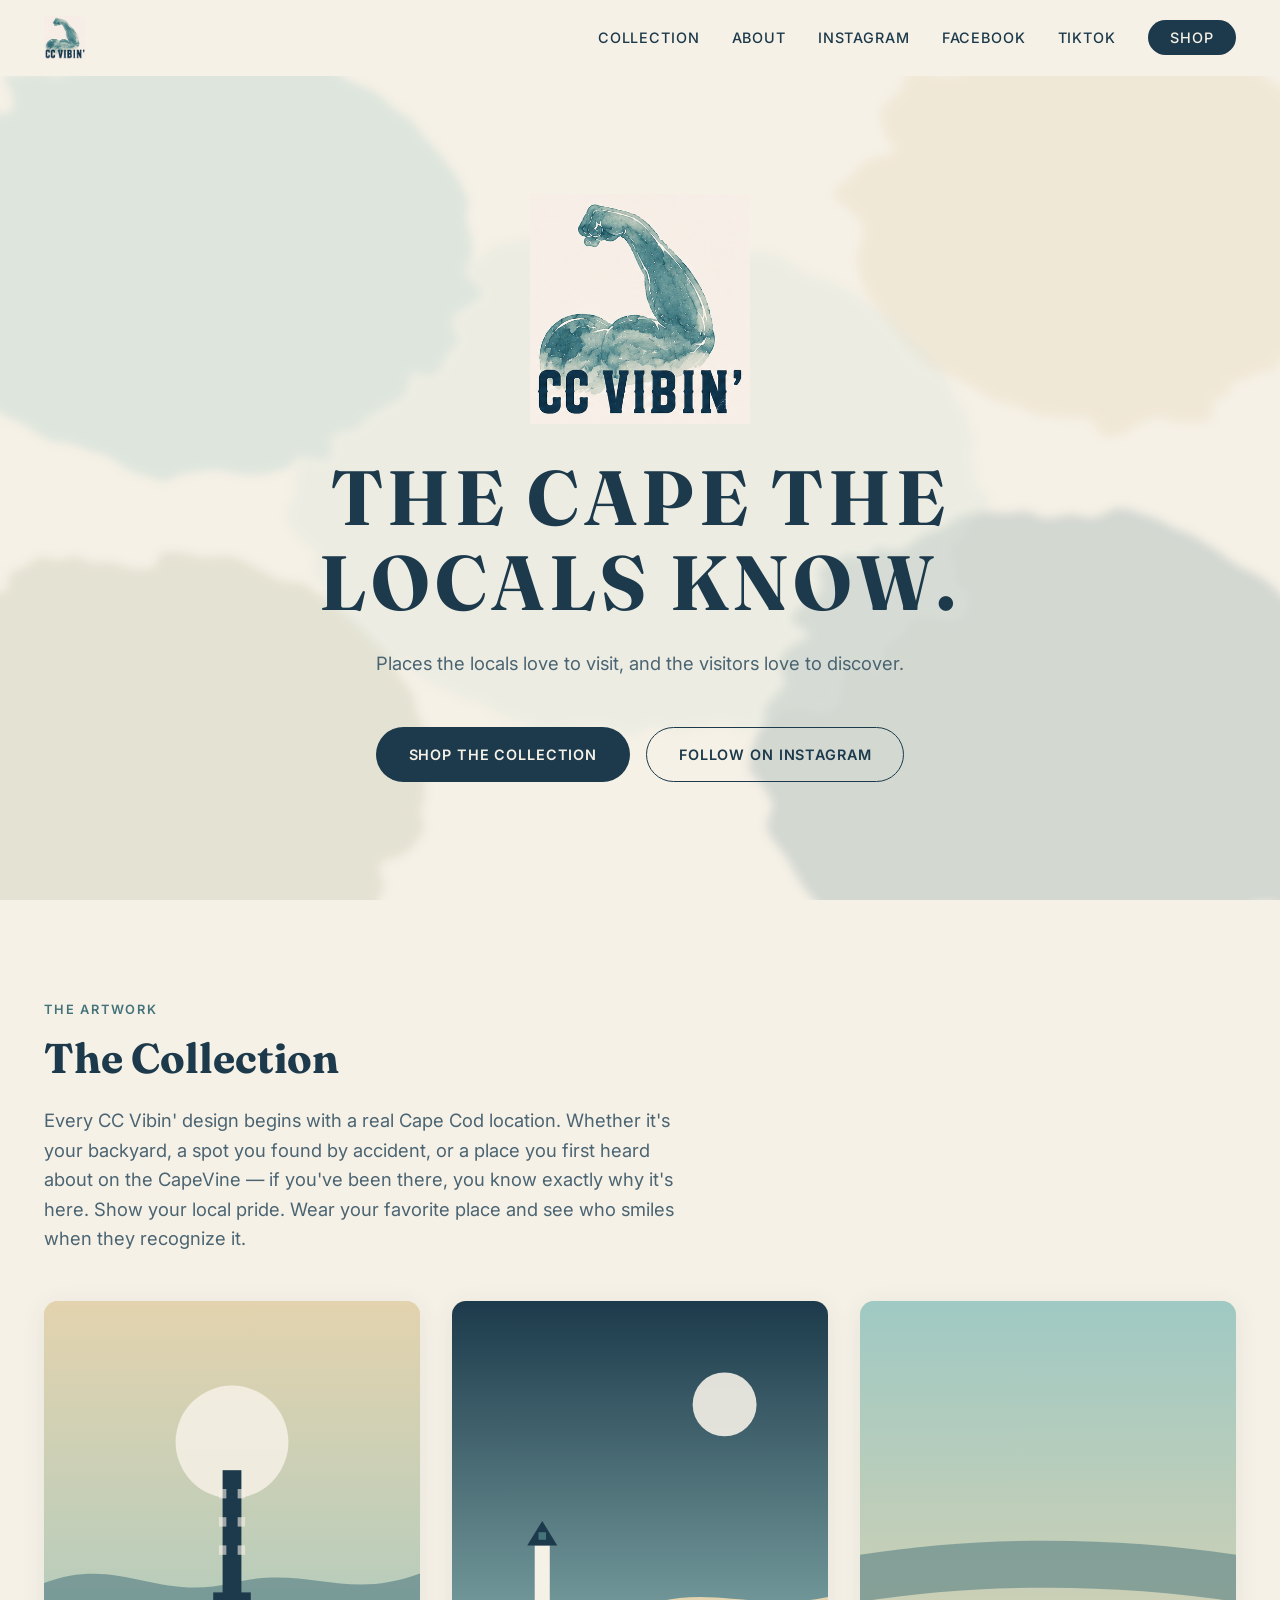
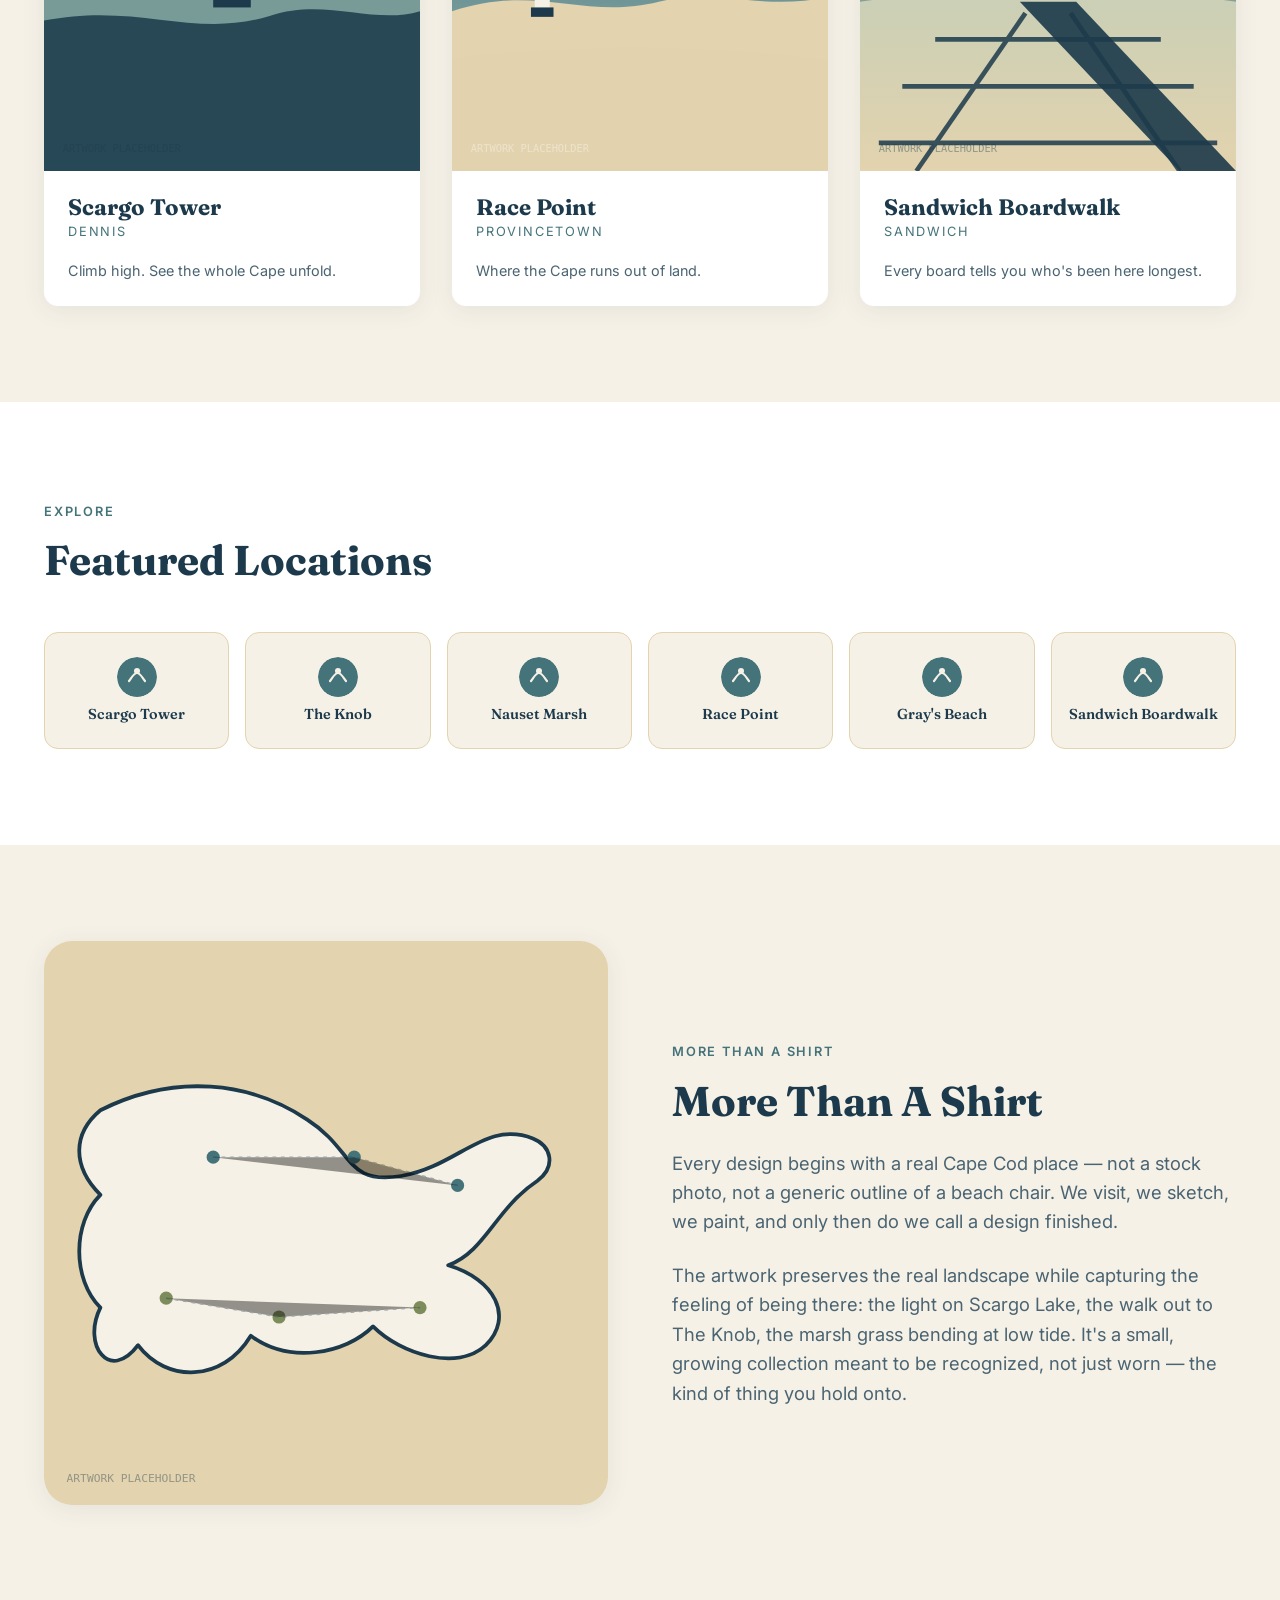
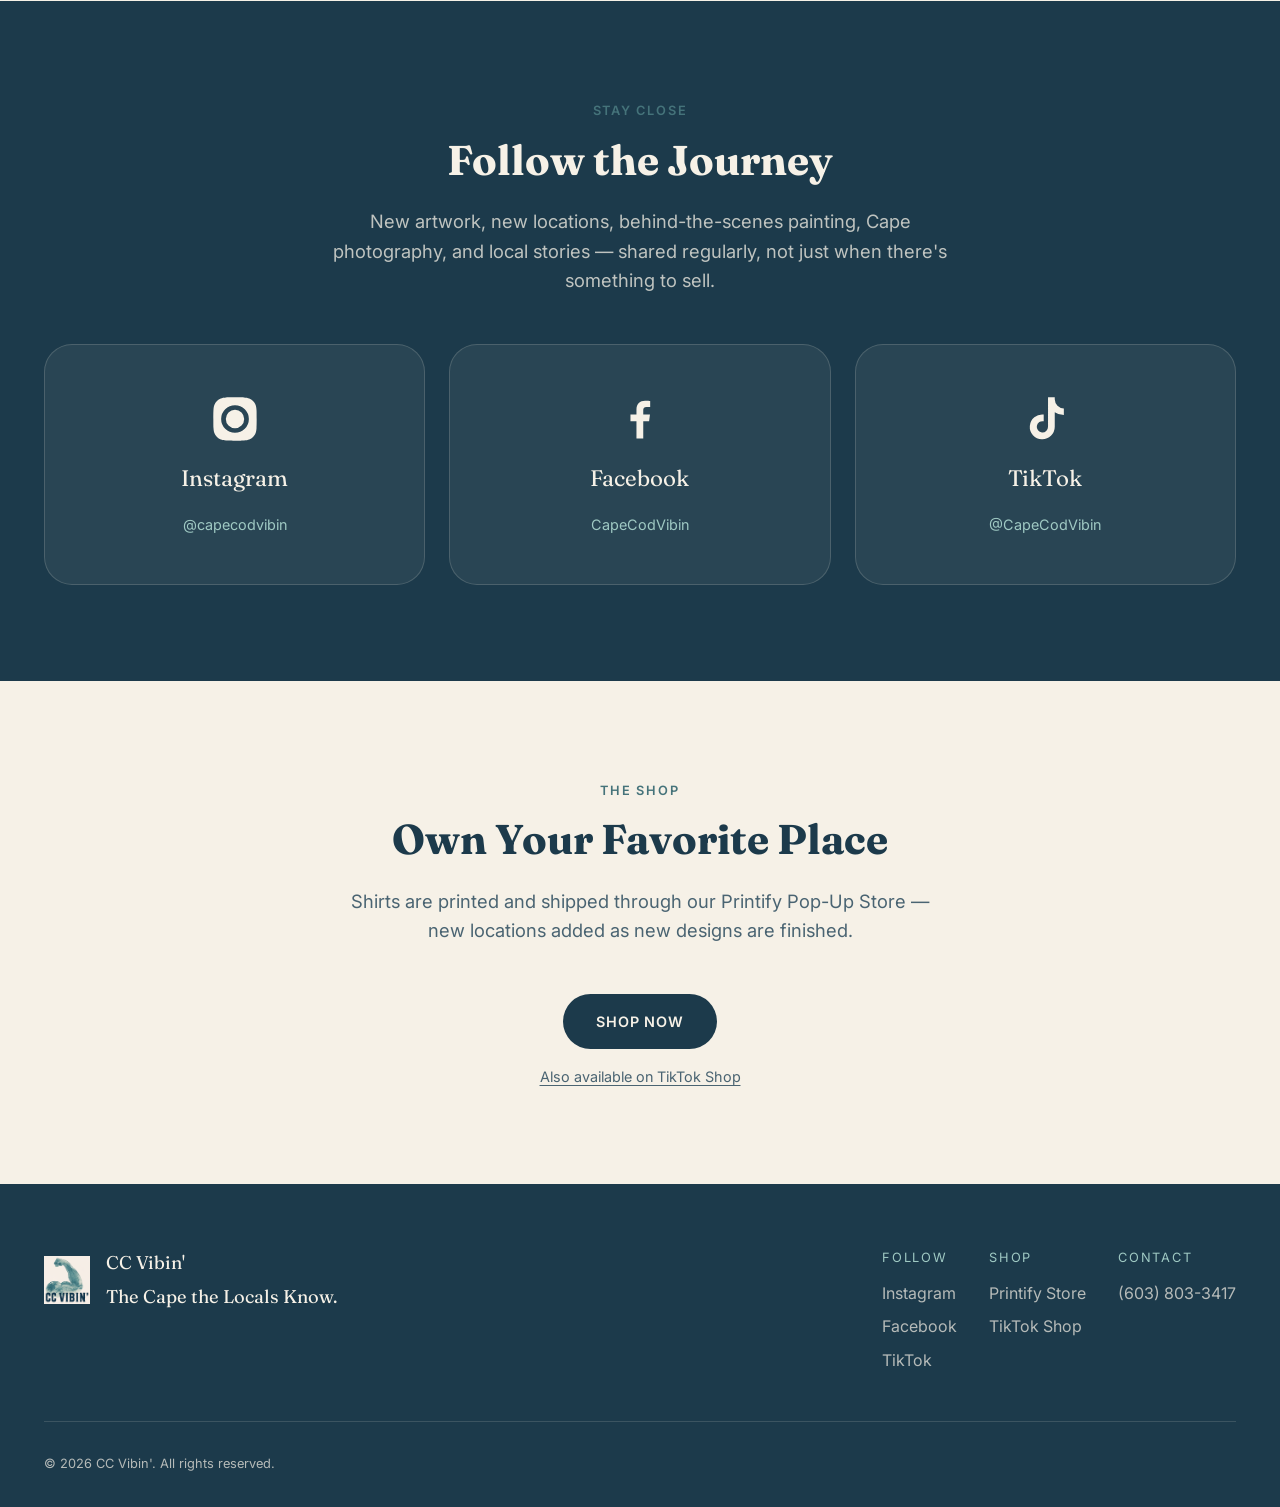
==== index.html @ 2eb0d4ab "initial commit" ====
<!doctype html>
<html lang="en">
<head>
  <meta charset="UTF-8" />
  <meta name="viewport" content="width=device-width, initial-scale=1" />
  <title>CC Vibin' — The Cape the Locals Know</title>
  <meta name="description" content="CC Vibin' celebrates the Cape Cod places locals return to and visitors aspire to discover. Wear your favorite place." />

  <link rel="preconnect" href="https://fonts.googleapis.com" />
  <link rel="preconnect" href="https://fonts.gstatic.com" crossorigin />
  <link href="https://fonts.googleapis.com/css2?family=Fraunces:opsz,wght@9..144,400;9..144,500;9..144,600;9..144,700&family=Inter:wght@400;500;600;700&display=swap" rel="stylesheet" />

  <link rel="stylesheet" href="css/variables.css" />
  <link rel="stylesheet" href="css/base.css" />
  <link rel="stylesheet" href="css/animations.css" />
  <link rel="stylesheet" href="css/nav.css" />
  <link rel="stylesheet" href="css/hero.css" />
  <link rel="stylesheet" href="css/collection.css" />
  <link rel="stylesheet" href="css/locations.css" />
  <link rel="stylesheet" href="css/story.css" />
  <link rel="stylesheet" href="css/social.css" />
  <link rel="stylesheet" href="css/shop.css" />
  <link rel="stylesheet" href="css/footer.css" />
</head>
<body>

  <header class="nav">
    <div class="container nav__inner">
      <a class="nav__brand" href="#top" aria-label="CC Vibin' home">
        <img class="nav__logo" src="assets/logo.png" alt="CC Vibin' logo" width="120" height="126" />
      </a>

      <button class="nav__toggle" aria-expanded="false" aria-controls="nav-links" aria-label="Toggle menu">
        <span class="nav__toggle-bar"></span>
        <span class="nav__toggle-bar"></span>
        <span class="nav__toggle-bar"></span>
      </button>

      <ul class="nav__links" id="nav-links">
        <li><a class="nav__link" href="#collection">Collection</a></li>
        <li><a class="nav__link" href="#story">About</a></li>
        <li><a class="nav__link" href="https://www.instagram.com/capecodvibin" target="_blank" rel="noopener noreferrer">Instagram</a></li>
        <li><a class="nav__link" href="https://www.facebook.com/CapeCodVibin" target="_blank" rel="noopener noreferrer">Facebook</a></li>
        <li><a class="nav__link" href="https://www.tiktok.com/@CapeCodVibin" target="_blank" rel="noopener noreferrer">TikTok</a></li>
        <li><a class="nav__link nav__link--cta" href="#shop">Shop</a></li>
      </ul>
    </div>
  </header>

  <main id="top">

    <section class="hero" id="hero">
      <img class="hero__texture" src="assets/hero-texture.svg" alt="" loading="eager" />
      <div class="hero__inner">
        <img class="hero__logo" src="assets/logo.png" alt="CC Vibin' logo" width="220" height="230" />
        <h1 class="hero__title">THE CAPE THE LOCALS KNOW.</h1>
        <p class="hero__subtitle">Places the locals love to visit, and the visitors love to discover.</p>
        <div class="hero__actions">
          <a class="btn btn--primary" href="#shop">Shop the Collection</a>
          <a class="btn btn--secondary" href="https://www.instagram.com/capecodvibin" target="_blank" rel="noopener noreferrer">Follow on Instagram</a>
        </div>
      </div>
    </section>

    <section class="section" id="collection">
      <div class="container">
        <div class="section-head" data-reveal>
          <span class="eyebrow">The Artwork</span>
          <h2 class="section-title">The Collection</h2>
          <p class="section-copy">
            Every CC Vibin' design begins with a real Cape Cod location. Whether it's your
            backyard, a spot you found by accident, or a place you first heard about on the
            CapeVine — if you've been there, you know exactly why it's here. Show your local
            pride. Wear your favorite place and see who smiles when they recognize it.
          </p>
        </div>

        <div class="collection__grid">
          <a class="print-card" href="https://cape-cod-vibin.printify.me/" target="_blank" rel="noopener noreferrer" data-reveal>
            <div class="print-card__frame">
              <img class="print-card__art" src="assets/artwork/scargo-tower.svg" alt="Scargo Tower print artwork" loading="lazy" />
            </div>
            <div class="print-card__body">
              <h3 class="print-card__location">Scargo Tower</h3>
              <p class="print-card__town">Dennis</p>
              <p class="print-card__tagline">Climb high. See the whole Cape unfold.</p>
            </div>
          </a>

          <a class="print-card" href="https://cape-cod-vibin.printify.me/" target="_blank" rel="noopener noreferrer" data-reveal>
            <div class="print-card__frame">
              <img class="print-card__art" src="assets/artwork/race-point.svg" alt="Race Point print artwork" loading="lazy" />
            </div>
            <div class="print-card__body">
              <h3 class="print-card__location">Race Point</h3>
              <p class="print-card__town">Provincetown</p>
              <p class="print-card__tagline">Where the Cape runs out of land.</p>
            </div>
          </a>

          <a class="print-card" href="https://cape-cod-vibin.printify.me/" target="_blank" rel="noopener noreferrer" data-reveal>
            <div class="print-card__frame">
              <img class="print-card__art" src="assets/artwork/sandwich-boardwalk.svg" alt="Sandwich Boardwalk print artwork" loading="lazy" />
            </div>
            <div class="print-card__body">
              <h3 class="print-card__location">Sandwich Boardwalk</h3>
              <p class="print-card__town">Sandwich</p>
              <p class="print-card__tagline">Every board tells you who's been here longest.</p>
            </div>
          </a>
        </div>
      </div>
    </section>

    <section class="section section--alt" id="locations">
      <div class="container">
        <div class="section-head" data-reveal>
          <span class="eyebrow">Explore</span>
          <h2 class="section-title">Featured Locations</h2>
        </div>

        <div class="locations__grid" data-reveal>
          <a class="location-chip" href="https://cape-cod-vibin.printify.me/" target="_blank" rel="noopener noreferrer">
            <img class="location-chip__icon" src="assets/icon-pin.svg" alt="" />
            <span class="location-chip__name">Scargo Tower</span>
          </a>
          <a class="location-chip" href="https://cape-cod-vibin.printify.me/" target="_blank" rel="noopener noreferrer">
            <img class="location-chip__icon" src="assets/icon-pin.svg" alt="" />
            <span class="location-chip__name">The Knob</span>
          </a>
          <a class="location-chip" href="https://cape-cod-vibin.printify.me/" target="_blank" rel="noopener noreferrer">
            <img class="location-chip__icon" src="assets/icon-pin.svg" alt="" />
            <span class="location-chip__name">Nauset Marsh</span>
          </a>
          <a class="location-chip" href="https://cape-cod-vibin.printify.me/" target="_blank" rel="noopener noreferrer">
            <img class="location-chip__icon" src="assets/icon-pin.svg" alt="" />
            <span class="location-chip__name">Race Point</span>
          </a>
          <a class="location-chip" href="https://cape-cod-vibin.printify.me/" target="_blank" rel="noopener noreferrer">
            <img class="location-chip__icon" src="assets/icon-pin.svg" alt="" />
            <span class="location-chip__name">Gray's Beach</span>
          </a>
          <a class="location-chip" href="https://cape-cod-vibin.printify.me/" target="_blank" rel="noopener noreferrer">
            <img class="location-chip__icon" src="assets/icon-pin.svg" alt="" />
            <span class="location-chip__name">Sandwich Boardwalk</span>
          </a>
        </div>
      </div>
    </section>

    <section class="section" id="story">
      <div class="container story">
        <div class="story__art" data-reveal>
          <img src="assets/story-art.svg" alt="Illustrated study of Cape Cod locations" loading="lazy" />
        </div>
        <div class="story__body" data-reveal>
          <span class="eyebrow">More Than A Shirt</span>
          <h2 class="section-title">More Than A Shirt</h2>
          <p>
            Every design begins with a real Cape Cod place — not a stock photo, not a
            generic outline of a beach chair. We visit, we sketch, we paint, and only then
            do we call a design finished.
          </p>
          <p>
            The artwork preserves the real landscape while capturing the feeling of being
            there: the light on Scargo Lake, the walk out to The Knob, the marsh grass
            bending at low tide. It's a small, growing collection meant to be recognized,
            not just worn — the kind of thing you hold onto.
          </p>
        </div>
      </div>
    </section>

    <section class="section social" id="social">
      <div class="container">
        <div class="section-head section-head--center" data-reveal>
          <span class="eyebrow">Stay Close</span>
          <h2 class="section-title">Follow the Journey</h2>
          <p class="section-copy">
            New artwork, new locations, behind-the-scenes painting, Cape photography,
            and local stories — shared regularly, not just when there's something to sell.
          </p>
        </div>

        <div class="social__grid" data-reveal>
          <a class="social-btn" href="https://www.instagram.com/capecodvibin" target="_blank" rel="noopener noreferrer">
            <svg class="social-btn__icon" viewBox="0 0 24 24" aria-hidden="true"><path d="M12 2c2.7 0 3.05.01 4.12.06 1.07.05 1.79.22 2.43.46.66.26 1.22.6 1.77 1.15.55.55.9 1.11 1.15 1.77.24.64.41 1.36.46 2.43C21.99 8.95 22 9.3 22 12s-.01 3.05-.06 4.12c-.05 1.07-.22 1.79-.46 2.43a4.9 4.9 0 0 1-1.15 1.77 4.9 4.9 0 0 1-1.77 1.15c-.64.24-1.36.41-2.43.46C15.05 21.99 14.7 22 12 22s-3.05-.01-4.12-.06c-1.07-.05-1.79-.22-2.43-.46a4.9 4.9 0 0 1-1.77-1.15 4.9 4.9 0 0 1-1.15-1.77c-.24-.64-.41-1.36-.46-2.43C2.01 15.05 2 14.7 2 12s.01-3.05.06-4.12c.05-1.07.22-1.79.46-2.43.26-.66.6-1.22 1.15-1.77A4.9 4.9 0 0 1 5.44 2.53c.64-.24 1.36-.41 2.43-.46C8.95 2.01 9.3 2 12 2Zm0 3.6A6.4 6.4 0 1 0 12 18.4 6.4 6.4 0 0 0 12 5.6Zm0 2.16a4.24 4.24 0 1 1 0 8.48 4.24 4.24 0 0 1 0-8.48ZM17.8 5a1.1 1.1 0 1 1 0 2.2 1.1 1.1 0 0 1 0-2.2Z"/></svg>
            <span class="social-btn__label">Instagram</span>
            <span class="social-btn__handle">@capecodvibin</span>
          </a>
          <a class="social-btn" href="https://www.facebook.com/CapeCodVibin" target="_blank" rel="noopener noreferrer">
            <svg class="social-btn__icon" viewBox="0 0 24 24" aria-hidden="true"><path d="M13.5 21v-8h2.7l.4-3.1h-3.1V8c0-.9.25-1.5 1.55-1.5H16.7V3.7c-.28-.04-1.25-.12-2.37-.12-2.35 0-3.96 1.43-3.96 4.06V9.9H7.6V13h2.77v8Z"/></svg>
            <span class="social-btn__label">Facebook</span>
            <span class="social-btn__handle">CapeCodVibin</span>
          </a>
          <a class="social-btn" href="https://www.tiktok.com/@CapeCodVibin" target="_blank" rel="noopener noreferrer">
            <svg class="social-btn__icon" viewBox="0 0 24 24" aria-hidden="true"><path d="M16.5 2h-3.1v13.6a2.6 2.6 0 1 1-2-2.53v-3.16a5.76 5.76 0 1 0 5.1 5.72V8.9a7.4 7.4 0 0 0 4.2 1.3V7.1a4.3 4.3 0 0 1-4.2-4.2Z"/></svg>
            <span class="social-btn__label">TikTok</span>
            <span class="social-btn__handle">@CapeCodVibin</span>
          </a>
        </div>
      </div>
    </section>

    <section class="section shop" id="shop">
      <div class="container shop__inner">
        <div data-reveal>
          <span class="eyebrow">The Shop</span>
          <h2 class="section-title">Own Your Favorite Place</h2>
          <p class="section-copy" style="margin-inline:auto;">
            Shirts are printed and shipped through our Printify Pop-Up Store —
            new locations added as new designs are finished.
          </p>
          <div class="shop__actions">
            <a class="btn btn--primary" href="https://cape-cod-vibin.printify.me/" target="_blank" rel="noopener noreferrer">Shop Now</a>
            <a class="shop__secondary-link" href="https://vt.tiktok.com/ZTBWC6nuk/" target="_blank" rel="noopener noreferrer">Also available on TikTok Shop</a>
          </div>
        </div>
      </div>
    </section>

  </main>

  <footer class="footer">
    <div class="container">
      <div class="footer__top">
        <div class="footer__brand">
          <img class="footer__logo" src="assets/logo.png" alt="CC Vibin' logo" />
          <div>
            <div class="footer__wordmark" style="font-family:var(--font-display); color:var(--color-oyster-cream); font-size:var(--fs-md);">CC Vibin'</div>
            <div class="footer__tagline">The Cape the Locals Know.</div>
          </div>
        </div>

        <div class="footer__links">
          <div class="footer__col">
            <span class="footer__col-title">Follow</span>
            <a class="footer__link" href="https://www.instagram.com/capecodvibin" target="_blank" rel="noopener noreferrer">Instagram</a>
            <a class="footer__link" href="https://www.facebook.com/CapeCodVibin" target="_blank" rel="noopener noreferrer">Facebook</a>
            <a class="footer__link" href="https://www.tiktok.com/@CapeCodVibin" target="_blank" rel="noopener noreferrer">TikTok</a>
          </div>
          <div class="footer__col">
            <span class="footer__col-title">Shop</span>
            <a class="footer__link" href="https://cape-cod-vibin.printify.me/" target="_blank" rel="noopener noreferrer">Printify Store</a>
            <a class="footer__link" href="https://vt.tiktok.com/ZTBWC6nuk/" target="_blank" rel="noopener noreferrer">TikTok Shop</a>
          </div>
          <div class="footer__col">
            <span class="footer__col-title">Contact</span>
            <a class="footer__link footer__phone" href="tel:+16038033417">(603) 803-3417</a>
          </div>
        </div>
      </div>

      <div class="footer__bottom">
        <span>&copy; 2026 CC Vibin'. All rights reserved.</span>
      </div>
    </div>
  </footer>

  <script src="js/main.js"></script>
</body>
</html>
---- css/variables.css ----
:root {
  /* ---- Brand colors ---- */
  --color-atlantic-navy: #1c3a4b;
  --color-weathered-teal: #45737a;
  --color-seafoam-blue: #9fc9c3;
  --color-marsh-green: #7c8c5b;
  --color-sandy-beige: #e3d3ae;
  --color-oyster-cream: #f6f1e7;
  --color-white: #ffffff;

  /* Semantic aliases */
  --color-bg: var(--color-oyster-cream);
  --color-bg-alt: var(--color-white);
  --color-text: var(--color-atlantic-navy);
  --color-text-muted: #4a6472;
  --color-accent: var(--color-weathered-teal);
  --color-accent-soft: var(--color-seafoam-blue);
  --color-border: var(--color-sandy-beige);

  /* ---- Typography ---- */
  --font-display: "Fraunces", Georgia, serif;
  --font-body: "Inter", -apple-system, BlinkMacSystemFont, sans-serif;

  --fs-xs: 0.8rem;
  --fs-sm: 0.9rem;
  --fs-base: 1rem;
  --fs-md: 1.15rem;
  --fs-lg: 1.4rem;
  --fs-xl: 1.9rem;
  --fs-2xl: 2.6rem;
  --fs-3xl: 3.6rem;
  --fs-4xl: 4.8rem;

  --lh-tight: 1.1;
  --lh-snug: 1.35;
  --lh-normal: 1.6;

  --tracking-wide: 0.06em;
  --tracking-wider: 0.14em;

  /* ---- Spacing scale (8px base) ---- */
  --space-1: 0.5rem;
  --space-2: 1rem;
  --space-3: 1.5rem;
  --space-4: 2rem;
  --space-5: 3rem;
  --space-6: 4rem;
  --space-7: 6rem;
  --space-8: 8rem;

  /* ---- Layout ---- */
  --container-max: 1240px;
  --container-pad: var(--space-3);
  --nav-height: 76px;

  /* ---- Radius ---- */
  --radius-sm: 6px;
  --radius-md: 14px;
  --radius-lg: 28px;
  --radius-pill: 999px;

  /* ---- Shadow ---- */
  --shadow-soft: 0 4px 24px rgba(28, 58, 75, 0.08);
  --shadow-hover: 0 16px 40px rgba(28, 58, 75, 0.16);
  --shadow-nav: 0 2px 16px rgba(28, 58, 75, 0.06);

  /* ---- Motion ---- */
  --ease-base: cubic-bezier(0.22, 1, 0.36, 1);
  --duration-fast: 0.2s;
  --duration-base: 0.4s;
  --duration-slow: 0.8s;
}

/*
  Breakpoints (referenced by convention, since media queries can't consume
  custom properties): 480 / 768 / 1024 / 1280.
*/
---- css/base.css ----
*,
*::before,
*::after {
  box-sizing: border-box;
}

html {
  scroll-behavior: smooth;
}

body {
  margin: 0;
  background: var(--color-bg);
  color: var(--color-text);
  font-family: var(--font-body);
  font-size: var(--fs-base);
  line-height: var(--lh-normal);
  -webkit-font-smoothing: antialiased;
  text-rendering: optimizeLegibility;
}

img {
  max-width: 100%;
  display: block;
}

a {
  color: inherit;
  text-decoration: none;
}

ul {
  list-style: none;
  margin: 0;
  padding: 0;
}

button {
  font: inherit;
  cursor: pointer;
}

h1,
h2,
h3,
h4 {
  font-family: var(--font-display);
  color: var(--color-text);
  line-height: var(--lh-tight);
  margin: 0;
}

p {
  margin: 0;
}

.container {
  width: 100%;
  max-width: var(--container-max);
  margin-inline: auto;
  padding-inline: var(--container-pad);
}

.section {
  padding-block: var(--space-7);
}

.section--alt {
  background: var(--color-bg-alt);
}

.section-head {
  max-width: 640px;
  margin-bottom: var(--space-5);
}

.section-head--center {
  margin-inline: auto;
  text-align: center;
}

.eyebrow {
  display: inline-block;
  font-size: var(--fs-xs);
  font-weight: 600;
  letter-spacing: var(--tracking-wider);
  text-transform: uppercase;
  color: var(--color-accent);
  margin-bottom: var(--space-2);
}

.section-title {
  font-size: var(--fs-2xl);
  margin-bottom: var(--space-3);
}

.section-copy {
  color: var(--color-text-muted);
  font-size: var(--fs-md);
  max-width: 60ch;
}

.section-head--center .section-copy {
  margin-inline: auto;
}

.btn {
  display: inline-flex;
  align-items: center;
  justify-content: center;
  gap: var(--space-1);
  padding: 0.95rem 2rem;
  border-radius: var(--radius-pill);
  font-size: var(--fs-sm);
  font-weight: 600;
  letter-spacing: var(--tracking-wide);
  text-transform: uppercase;
  border: 1.5px solid transparent;
  transition: transform var(--duration-fast) var(--ease-base),
    box-shadow var(--duration-fast) var(--ease-base),
    background-color var(--duration-fast) var(--ease-base),
    color var(--duration-fast) var(--ease-base);
  white-space: nowrap;
}

.btn:hover,
.btn:focus-visible {
  transform: translateY(-2px);
}

.btn--primary {
  background: var(--color-atlantic-navy);
  color: var(--color-oyster-cream);
}

.btn--primary:hover,
.btn--primary:focus-visible {
  background: var(--color-weathered-teal);
  box-shadow: var(--shadow-hover);
}

.btn--secondary {
  background: transparent;
  color: var(--color-atlantic-navy);
  border-color: var(--color-atlantic-navy);
}

.btn--secondary:hover,
.btn--secondary:focus-visible {
  background: var(--color-atlantic-navy);
  color: var(--color-oyster-cream);
}

.btn--pale {
  background: var(--color-oyster-cream);
  color: var(--color-atlantic-navy);
}

.btn--pale:hover,
.btn--pale:focus-visible {
  background: var(--color-white);
  box-shadow: var(--shadow-hover);
}

.visually-hidden {
  position: absolute;
  width: 1px;
  height: 1px;
  padding: 0;
  margin: -1px;
  overflow: hidden;
  clip: rect(0, 0, 0, 0);
  white-space: nowrap;
  border: 0;
}

@media (prefers-reduced-motion: reduce) {
  html {
    scroll-behavior: auto;
  }

  * {
    animation-duration: 0.001ms !important;
    animation-iteration-count: 1 !important;
    transition-duration: 0.001ms !important;
  }
}

@media (max-width: 768px) {
  .section {
    padding-block: var(--space-6);
  }

  .section-title {
    font-size: var(--fs-xl);
  }
}
---- css/animations.css ----
[data-reveal] {
  opacity: 0;
  transform: translateY(24px);
  transition: opacity var(--duration-slow) var(--ease-base),
    transform var(--duration-slow) var(--ease-base);
}

[data-reveal].is-visible {
  opacity: 1;
  transform: translateY(0);
}

@media (prefers-reduced-motion: reduce) {
  [data-reveal] {
    opacity: 1;
    transform: none;
    transition: none;
  }
}
---- css/nav.css ----
.nav {
  position: sticky;
  top: 0;
  z-index: 100;
  height: var(--nav-height);
  display: flex;
  align-items: center;
  background: rgba(246, 241, 231, 0.85);
  backdrop-filter: blur(10px);
  -webkit-backdrop-filter: blur(10px);
  transition: box-shadow var(--duration-base) var(--ease-base),
    background-color var(--duration-base) var(--ease-base);
}

.nav.is-scrolled {
  background: rgba(246, 241, 231, 0.96);
  box-shadow: var(--shadow-nav);
}

.nav__inner {
  width: 100%;
  display: flex;
  align-items: center;
  justify-content: space-between;
}

.nav__brand {
  display: flex;
  align-items: center;
  gap: var(--space-1);
}

.nav__logo {
  height: 44px;
  width: auto;
}

.nav__wordmark {
  font-family: var(--font-display);
  font-size: var(--fs-md);
  font-weight: 600;
  letter-spacing: var(--tracking-wide);
}

.nav__links {
  display: flex;
  align-items: center;
  gap: var(--space-4);
}

.nav__link {
  font-size: var(--fs-sm);
  font-weight: 500;
  letter-spacing: var(--tracking-wide);
  text-transform: uppercase;
  color: var(--color-text);
  position: relative;
  padding-block: 4px;
}

.nav__link::after {
  content: "";
  position: absolute;
  left: 0;
  bottom: -2px;
  width: 100%;
  height: 1.5px;
  background: var(--color-accent);
  transform: scaleX(0);
  transform-origin: right;
  transition: transform var(--duration-base) var(--ease-base);
}

.nav__link:hover::after,
.nav__link:focus-visible::after {
  transform: scaleX(1);
  transform-origin: left;
}

.nav__link--cta {
  padding: 0.55rem 1.4rem;
  border-radius: var(--radius-pill);
  background: var(--color-atlantic-navy);
  color: var(--color-oyster-cream);
  transition: background-color var(--duration-fast) var(--ease-base);
}

.nav__link--cta::after {
  display: none;
}

.nav__link--cta:hover,
.nav__link--cta:focus-visible {
  background: var(--color-weathered-teal);
}

.nav__toggle {
  display: none;
  flex-direction: column;
  justify-content: center;
  gap: 5px;
  width: 40px;
  height: 40px;
  background: transparent;
  border: none;
  padding: 0;
}

.nav__toggle-bar {
  display: block;
  width: 100%;
  height: 2px;
  background: var(--color-atlantic-navy);
  transition: transform var(--duration-fast) var(--ease-base),
    opacity var(--duration-fast) var(--ease-base);
}

.nav__toggle[aria-expanded="true"] .nav__toggle-bar:nth-child(1) {
  transform: translateY(7px) rotate(45deg);
}

.nav__toggle[aria-expanded="true"] .nav__toggle-bar:nth-child(2) {
  opacity: 0;
}

.nav__toggle[aria-expanded="true"] .nav__toggle-bar:nth-child(3) {
  transform: translateY(-7px) rotate(-45deg);
}

@media (max-width: 1024px) {
  .nav__toggle {
    display: flex;
  }

  .nav__links {
    position: fixed;
    inset: var(--nav-height) 0 0 0;
    height: calc(100vh - var(--nav-height));
    flex-direction: column;
    justify-content: center;
    gap: var(--space-4);
    background: var(--color-oyster-cream);
    transform: translateX(100%);
    transition: transform var(--duration-base) var(--ease-base);
  }

  .nav__links.is-open {
    transform: translateX(0);
  }

  .nav__link {
    font-size: var(--fs-lg);
  }
}
---- css/hero.css ----
.hero {
  position: relative;
  overflow: hidden;
  display: flex;
  align-items: center;
  min-height: calc(100vh - var(--nav-height));
  padding-block: var(--space-7);
  text-align: center;
}

.hero__texture {
  position: absolute;
  inset: 0;
  width: 100%;
  height: 100%;
  object-fit: cover;
  opacity: 0.55;
  z-index: 0;
  pointer-events: none;
}

.hero__inner {
  position: relative;
  z-index: 1;
  max-width: 760px;
  margin-inline: auto;
  display: flex;
  flex-direction: column;
  align-items: center;
}

.hero__logo {
  width: min(220px, 45vw);
  height: auto;
  margin-bottom: var(--space-4);
}

.hero__title {
  font-size: var(--fs-4xl);
  letter-spacing: var(--tracking-wide);
  margin-bottom: var(--space-3);
}

.hero__subtitle {
  font-size: var(--fs-md);
  color: var(--color-text-muted);
  max-width: 46ch;
  margin-bottom: var(--space-5);
}

.hero__actions {
  display: flex;
  flex-wrap: wrap;
  align-items: center;
  justify-content: center;
  gap: var(--space-2);
}

@media (max-width: 768px) {
  .hero {
    min-height: auto;
    padding-block: var(--space-6) var(--space-5);
  }

  .hero__title {
    font-size: var(--fs-3xl);
  }

  .hero__actions {
    flex-direction: column;
    width: 100%;
  }

  .hero__actions .btn {
    width: 100%;
  }
}
---- css/collection.css ----
.collection__grid {
  display: grid;
  grid-template-columns: repeat(3, 1fr);
  gap: var(--space-4);
}

.print-card {
  display: block;
  background: var(--color-bg-alt);
  border-radius: var(--radius-md);
  overflow: hidden;
  box-shadow: var(--shadow-soft);
  transition: transform var(--duration-base) var(--ease-base),
    box-shadow var(--duration-base) var(--ease-base);
}

.print-card:hover,
.print-card:focus-visible {
  transform: translateY(-6px);
  box-shadow: var(--shadow-hover);
}

.print-card__frame {
  aspect-ratio: 4 / 5;
  overflow: hidden;
  background: var(--color-sandy-beige);
}

.print-card__art {
  width: 100%;
  height: 100%;
  object-fit: cover;
  transition: transform var(--duration-slow) var(--ease-base);
}

.print-card:hover .print-card__art,
.print-card:focus-visible .print-card__art {
  transform: scale(1.045);
}

.print-card__body {
  padding: var(--space-3);
}

.print-card__location {
  font-family: var(--font-display);
  font-size: var(--fs-lg);
  margin-bottom: 2px;
}

.print-card__town {
  font-size: var(--fs-xs);
  letter-spacing: var(--tracking-wider);
  text-transform: uppercase;
  color: var(--color-accent);
  margin-bottom: var(--space-2);
}

.print-card__tagline {
  font-size: var(--fs-sm);
  color: var(--color-text-muted);
}

@media (max-width: 1024px) {
  .collection__grid {
    grid-template-columns: repeat(2, 1fr);
  }
}

@media (max-width: 640px) {
  .collection__grid {
    grid-template-columns: 1fr;
  }
}
---- css/locations.css ----
.locations__grid {
  display: grid;
  grid-template-columns: repeat(6, 1fr);
  gap: var(--space-2);
}

.location-chip {
  display: flex;
  flex-direction: column;
  align-items: center;
  gap: var(--space-1);
  text-align: center;
  padding: var(--space-3) var(--space-1);
  border-radius: var(--radius-md);
  border: 1px solid var(--color-border);
  background: var(--color-bg);
  transition: transform var(--duration-fast) var(--ease-base),
    border-color var(--duration-fast) var(--ease-base),
    box-shadow var(--duration-fast) var(--ease-base);
}

.location-chip:hover,
.location-chip:focus-visible {
  transform: translateY(-4px);
  border-color: var(--color-accent);
  box-shadow: var(--shadow-soft);
}

.location-chip__icon {
  width: 40px;
  height: 40px;
  border-radius: 50%;
}

.location-chip__name {
  font-family: var(--font-display);
  font-size: var(--fs-sm);
  font-weight: 600;
  line-height: var(--lh-snug);
}

@media (max-width: 1024px) {
  .locations__grid {
    grid-template-columns: repeat(3, 1fr);
  }
}

@media (max-width: 480px) {
  .locations__grid {
    grid-template-columns: repeat(2, 1fr);
  }
}
---- css/story.css ----
.story {
  display: grid;
  grid-template-columns: 1fr 1fr;
  gap: var(--space-6);
  align-items: center;
}

.story__art {
  border-radius: var(--radius-lg);
  overflow: hidden;
  box-shadow: var(--shadow-soft);
}

.story__art img {
  width: 100%;
  height: 100%;
  object-fit: cover;
}

.story__body .section-title {
  margin-bottom: var(--space-3);
}

.story__body p + p {
  margin-top: var(--space-3);
}

.story__body p {
  color: var(--color-text-muted);
  font-size: var(--fs-md);
}

@media (max-width: 900px) {
  .story {
    grid-template-columns: 1fr;
    gap: var(--space-4);
  }

  .story__art {
    order: -1;
  }
}
---- css/social.css ----
.social {
  background: var(--color-atlantic-navy);
  color: var(--color-oyster-cream);
}

.social .section-title,
.social h2 {
  color: var(--color-oyster-cream);
}

.social .section-copy {
  color: rgba(246, 241, 231, 0.75);
}

.social__grid {
  display: grid;
  grid-template-columns: repeat(3, 1fr);
  gap: var(--space-3);
}

.social-btn {
  display: flex;
  flex-direction: column;
  align-items: center;
  gap: var(--space-2);
  padding: var(--space-5) var(--space-3);
  border-radius: var(--radius-lg);
  background: rgba(246, 241, 231, 0.06);
  border: 1px solid rgba(246, 241, 231, 0.16);
  transition: transform var(--duration-base) var(--ease-base),
    background-color var(--duration-base) var(--ease-base);
}

.social-btn:hover,
.social-btn:focus-visible {
  transform: translateY(-6px);
  background: rgba(246, 241, 231, 0.12);
}

.social-btn__icon {
  width: 52px;
  height: 52px;
  fill: var(--color-oyster-cream);
}

.social-btn__label {
  font-family: var(--font-display);
  font-size: var(--fs-lg);
}

.social-btn__handle {
  font-size: var(--fs-sm);
  color: var(--color-seafoam-blue);
}

@media (max-width: 768px) {
  .social__grid {
    grid-template-columns: 1fr;
  }
}
---- css/shop.css ----
.shop {
  text-align: center;
}

.shop__inner {
  max-width: 640px;
  margin-inline: auto;
}

.shop__actions {
  margin-top: var(--space-5);
  display: flex;
  flex-direction: column;
  align-items: center;
  gap: var(--space-2);
}

.shop__secondary-link {
  font-size: var(--fs-sm);
  color: var(--color-text-muted);
  text-decoration: underline;
  text-underline-offset: 3px;
}

.shop__secondary-link:hover,
.shop__secondary-link:focus-visible {
  color: var(--color-accent);
}
---- css/footer.css ----
.footer {
  background: var(--color-atlantic-navy);
  color: rgba(246, 241, 231, 0.7);
  padding-block: var(--space-6) var(--space-4);
}

.footer__top {
  display: flex;
  align-items: flex-start;
  justify-content: space-between;
  gap: var(--space-4);
  padding-bottom: var(--space-5);
  border-bottom: 1px solid rgba(246, 241, 231, 0.14);
  margin-bottom: var(--space-4);
}

.footer__brand {
  display: flex;
  align-items: center;
  gap: var(--space-2);
}

.footer__logo {
  height: 48px;
  width: auto;
}

.footer__tagline {
  font-family: var(--font-display);
  font-size: var(--fs-md);
  color: var(--color-oyster-cream);
  margin-top: 4px;
}

.footer__links {
  display: flex;
  flex-wrap: wrap;
  gap: var(--space-4);
}

.footer__col {
  display: flex;
  flex-direction: column;
  gap: var(--space-1);
}

.footer__col-title {
  font-size: var(--fs-xs);
  letter-spacing: var(--tracking-wider);
  text-transform: uppercase;
  color: var(--color-seafoam-blue);
  margin-bottom: 4px;
}

.footer__link:hover,
.footer__link:focus-visible {
  color: var(--color-oyster-cream);
}

.footer__bottom {
  display: flex;
  flex-wrap: wrap;
  justify-content: space-between;
  gap: var(--space-2);
  font-size: var(--fs-xs);
}

.footer__phone:hover,
.footer__phone:focus-visible {
  color: var(--color-oyster-cream);
}

@media (max-width: 768px) {
  .footer__top {
    flex-direction: column;
    gap: var(--space-3);
  }

  .footer__links {
    flex-direction: column;
    gap: var(--space-3);
  }

  .footer__bottom {
    flex-direction: column;
  }
}
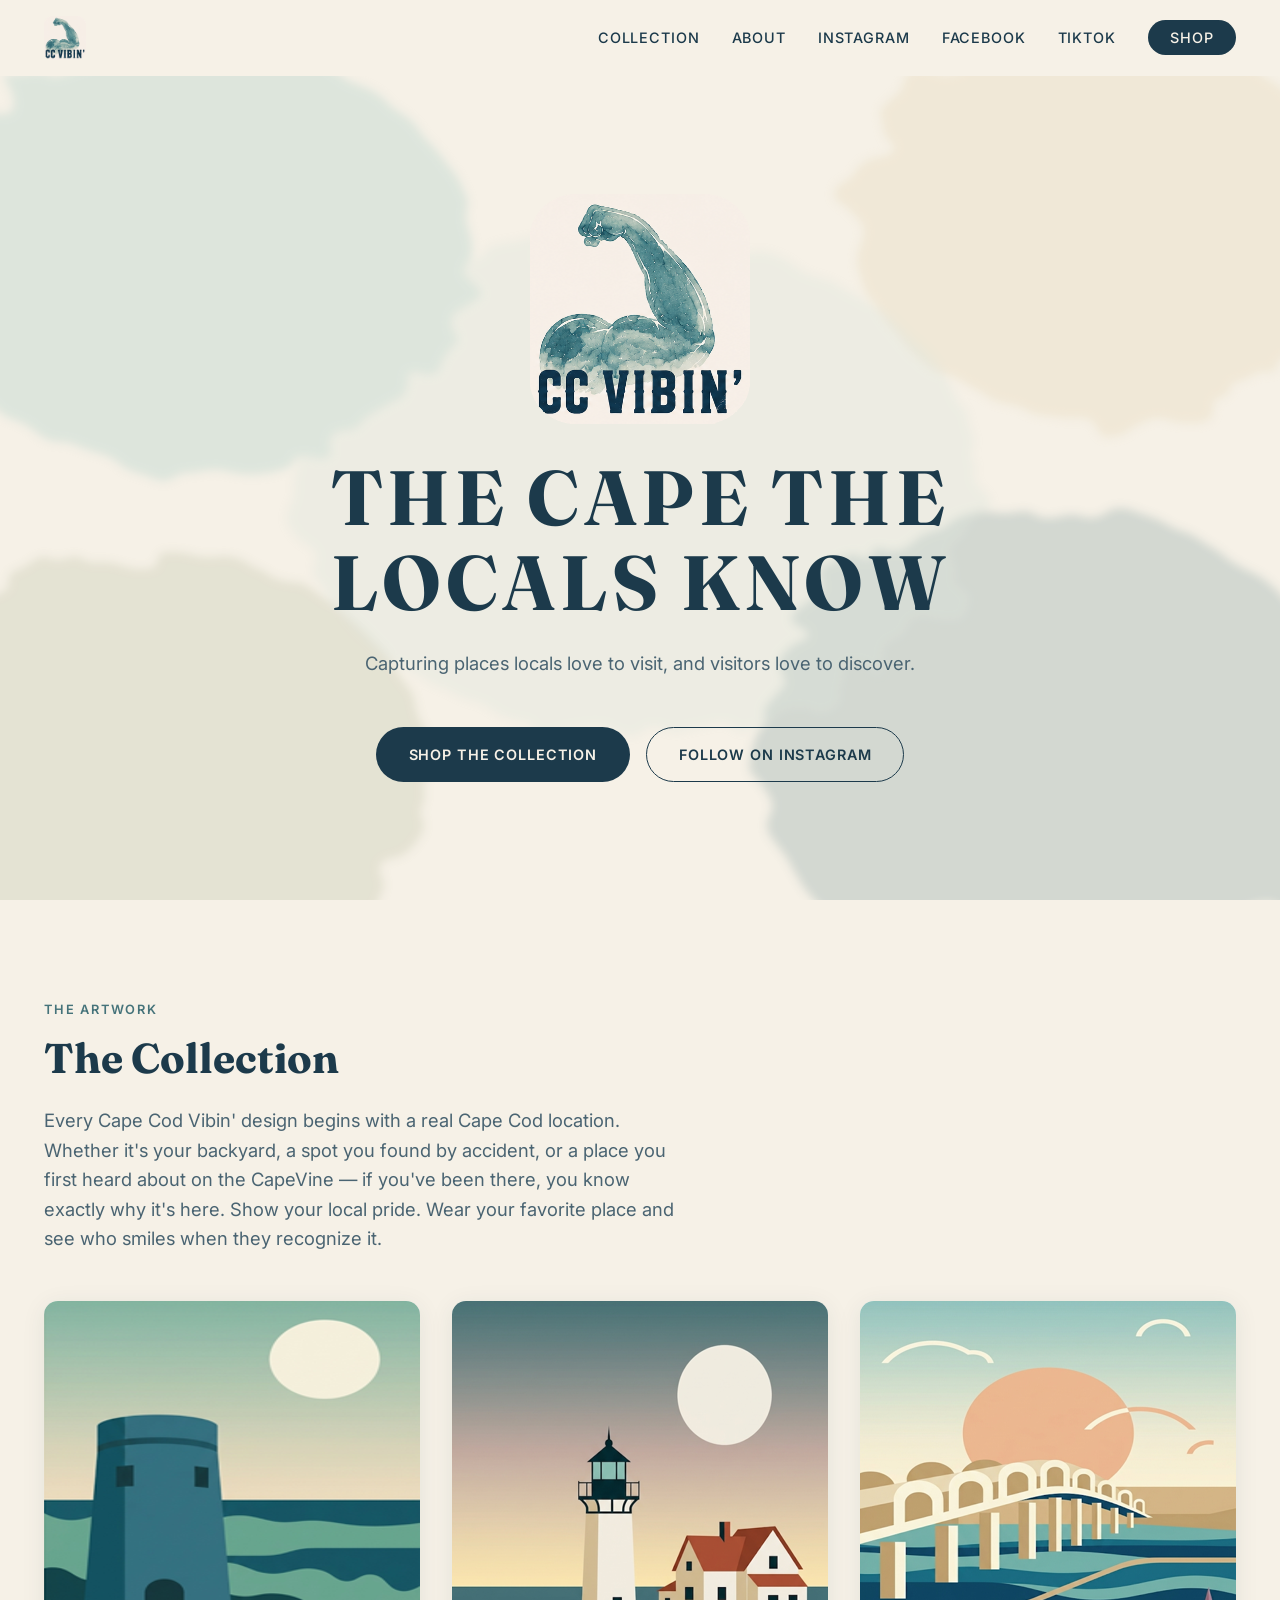
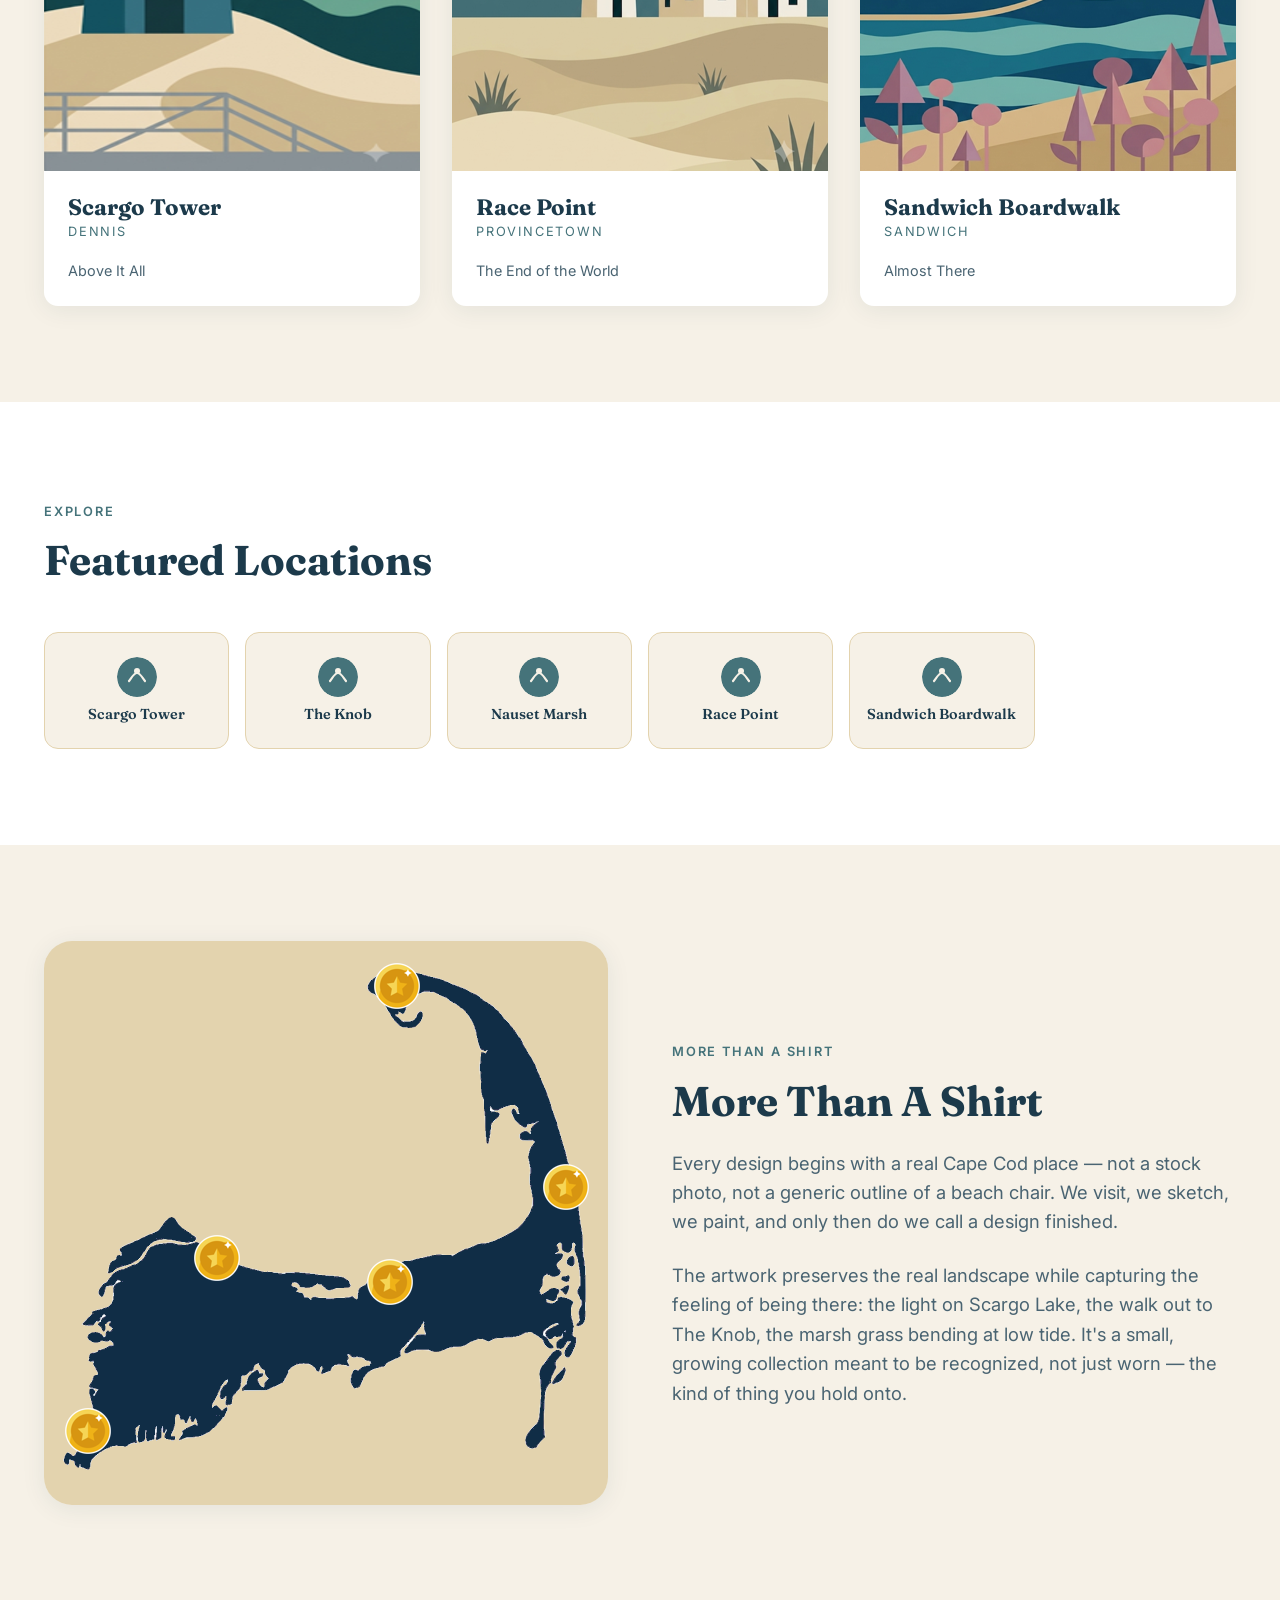
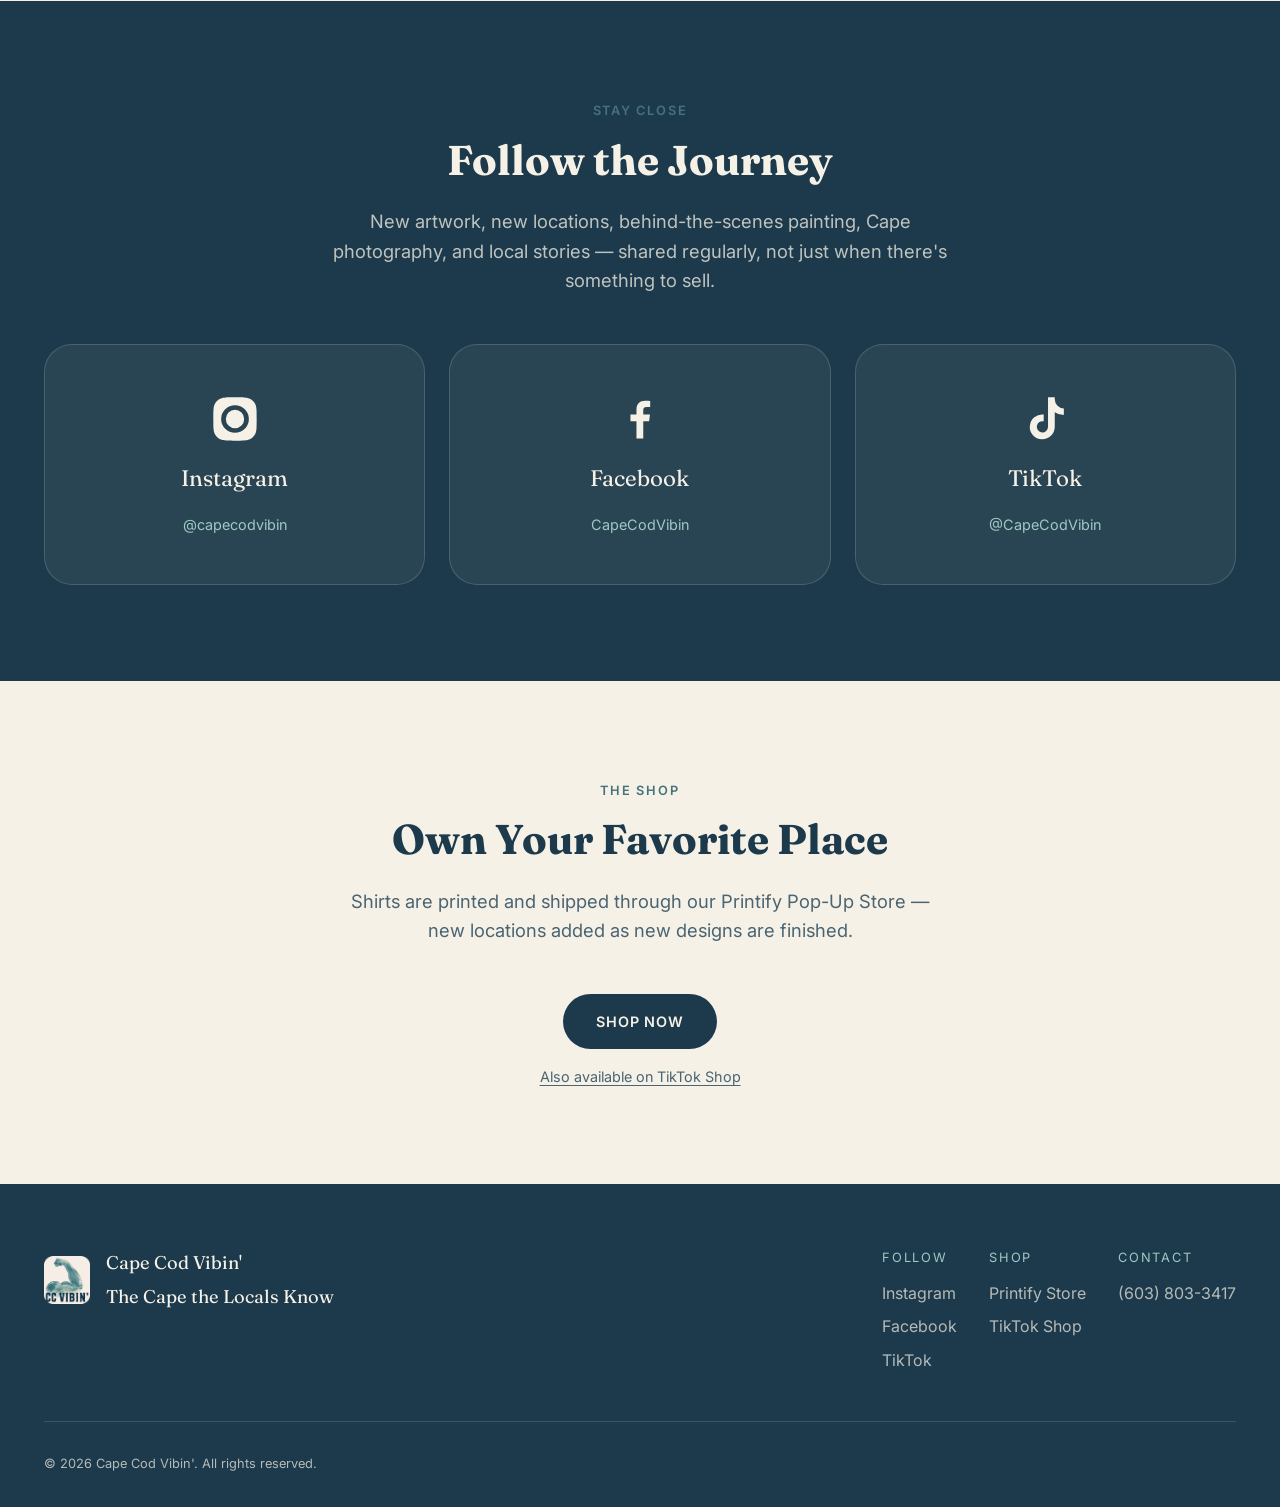
==== commit bf92d488: "updated graphics, some language, minor layout" ====
--- a/index.html
+++ b/index.html
@@ -3,8 +3,8 @@
 <head>
   <meta charset="UTF-8" />
   <meta name="viewport" content="width=device-width, initial-scale=1" />
-  <title>CC Vibin' — The Cape the Locals Know</title>
-  <meta name="description" content="CC Vibin' celebrates the Cape Cod places locals return to and visitors aspire to discover. Wear your favorite place." />
+  <title>Cape Cod Vibin' — The Cape the Locals Know</title>
+  <meta name="description" content="Cape Cod Vibin' celebrates the Cape Cod places locals return to and visitors aspire to discover. Wear your favorite place." />
 
   <link rel="preconnect" href="https://fonts.googleapis.com" />
   <link rel="preconnect" href="https://fonts.gstatic.com" crossorigin />
@@ -26,8 +26,8 @@
 
   <header class="nav">
     <div class="container nav__inner">
-      <a class="nav__brand" href="#top" aria-label="CC Vibin' home">
-        <img class="nav__logo" src="assets/logo.png" alt="CC Vibin' logo" width="120" height="126" />
+      <a class="nav__brand" href="#top" aria-label="Cape Cod Vibin' home">
+        <img class="nav__logo" src="assets/logo.png" alt="Cape Cod Vibin' logo" width="120" height="126" />
       </a>
 
       <button class="nav__toggle" aria-expanded="false" aria-controls="nav-links" aria-label="Toggle menu">
@@ -52,9 +52,9 @@
     <section class="hero" id="hero">
       <img class="hero__texture" src="assets/hero-texture.svg" alt="" loading="eager" />
       <div class="hero__inner">
-        <img class="hero__logo" src="assets/logo.png" alt="CC Vibin' logo" width="220" height="230" />
-        <h1 class="hero__title">THE CAPE THE LOCALS KNOW.</h1>
-        <p class="hero__subtitle">Places the locals love to visit, and the visitors love to discover.</p>
+        <img class="hero__logo" src="assets/logo.png" alt="Cape Cod Vibin' logo" width="220" height="230" />
+        <h1 class="hero__title">THE CAPE THE LOCALS KNOW</h1>
+        <p class="hero__subtitle">Capturing places locals love to visit, and visitors love to discover.</p>
         <div class="hero__actions">
           <a class="btn btn--primary" href="#shop">Shop the Collection</a>
           <a class="btn btn--secondary" href="https://www.instagram.com/capecodvibin" target="_blank" rel="noopener noreferrer">Follow on Instagram</a>
@@ -68,7 +68,7 @@
           <span class="eyebrow">The Artwork</span>
           <h2 class="section-title">The Collection</h2>
           <p class="section-copy">
-            Every CC Vibin' design begins with a real Cape Cod location. Whether it's your
+            Every Cape Cod Vibin' design begins with a real Cape Cod location. Whether it's your
             backyard, a spot you found by accident, or a place you first heard about on the
             CapeVine — if you've been there, you know exactly why it's here. Show your local
             pride. Wear your favorite place and see who smiles when they recognize it.
@@ -78,34 +78,34 @@
         <div class="collection__grid">
           <a class="print-card" href="https://cape-cod-vibin.printify.me/" target="_blank" rel="noopener noreferrer" data-reveal>
             <div class="print-card__frame">
-              <img class="print-card__art" src="assets/artwork/scargo-tower.svg" alt="Scargo Tower print artwork" loading="lazy" />
+              <img class="print-card__art" src="assets/artwork/scargo-tower.png" alt="Scargo Tower print artwork" loading="lazy" />
             </div>
             <div class="print-card__body">
               <h3 class="print-card__location">Scargo Tower</h3>
               <p class="print-card__town">Dennis</p>
-              <p class="print-card__tagline">Climb high. See the whole Cape unfold.</p>
+              <p class="print-card__tagline">Above It All</p>
             </div>
           </a>
 
           <a class="print-card" href="https://cape-cod-vibin.printify.me/" target="_blank" rel="noopener noreferrer" data-reveal>
             <div class="print-card__frame">
-              <img class="print-card__art" src="assets/artwork/race-point.svg" alt="Race Point print artwork" loading="lazy" />
+              <img class="print-card__art" src="assets/artwork/race-point.png" alt="Race Point print artwork" loading="lazy" />
             </div>
             <div class="print-card__body">
               <h3 class="print-card__location">Race Point</h3>
               <p class="print-card__town">Provincetown</p>
-              <p class="print-card__tagline">Where the Cape runs out of land.</p>
+              <p class="print-card__tagline">The End of the World</p>
             </div>
           </a>
 
           <a class="print-card" href="https://cape-cod-vibin.printify.me/" target="_blank" rel="noopener noreferrer" data-reveal>
             <div class="print-card__frame">
-              <img class="print-card__art" src="assets/artwork/sandwich-boardwalk.svg" alt="Sandwich Boardwalk print artwork" loading="lazy" />
+              <img class="print-card__art" src="assets/artwork/sandwich-boardwalk.png" alt="Sandwich Boardwalk print artwork" loading="lazy" />
             </div>
             <div class="print-card__body">
               <h3 class="print-card__location">Sandwich Boardwalk</h3>
               <p class="print-card__town">Sandwich</p>
-              <p class="print-card__tagline">Every board tells you who's been here longest.</p>
+              <p class="print-card__tagline">Almost There</p>
             </div>
           </a>
         </div>
@@ -136,10 +136,12 @@
             <img class="location-chip__icon" src="assets/icon-pin.svg" alt="" />
             <span class="location-chip__name">Race Point</span>
           </a>
+	  <!--
           <a class="location-chip" href="https://cape-cod-vibin.printify.me/" target="_blank" rel="noopener noreferrer">
             <img class="location-chip__icon" src="assets/icon-pin.svg" alt="" />
             <span class="location-chip__name">Gray's Beach</span>
           </a>
+	  -->
           <a class="location-chip" href="https://cape-cod-vibin.printify.me/" target="_blank" rel="noopener noreferrer">
             <img class="location-chip__icon" src="assets/icon-pin.svg" alt="" />
             <span class="location-chip__name">Sandwich Boardwalk</span>
@@ -151,7 +153,7 @@
     <section class="section" id="story">
       <div class="container story">
         <div class="story__art" data-reveal>
-          <img src="assets/story-art.svg" alt="Illustrated study of Cape Cod locations" loading="lazy" />
+          <img src="assets/story-art.png" alt="Illustrated study of Cape Cod locations" loading="lazy" />
         </div>
         <div class="story__body" data-reveal>
           <span class="eyebrow">More Than A Shirt</span>
@@ -225,10 +227,10 @@
     <div class="container">
       <div class="footer__top">
         <div class="footer__brand">
-          <img class="footer__logo" src="assets/logo.png" alt="CC Vibin' logo" />
+          <img class="footer__logo" src="assets/logo.png" alt="Cape Cod Vibin' logo" />
           <div>
-            <div class="footer__wordmark" style="font-family:var(--font-display); color:var(--color-oyster-cream); font-size:var(--fs-md);">CC Vibin'</div>
-            <div class="footer__tagline">The Cape the Locals Know.</div>
+            <div class="footer__wordmark" style="font-family:var(--font-display); color:var(--color-oyster-cream); font-size:var(--fs-md);">Cape Cod Vibin'</div>
+            <div class="footer__tagline">The Cape the Locals Know</div>
           </div>
         </div>
 
@@ -252,7 +254,7 @@
       </div>
 
       <div class="footer__bottom">
-        <span>&copy; 2026 CC Vibin'. All rights reserved.</span>
+        <span>&copy; 2026 Cape Cod Vibin'. All rights reserved.</span>
       </div>
     </div>
   </footer>
--- a/css/hero.css
+++ b/css/hero.css
@@ -44,7 +44,7 @@
 .hero__subtitle {
   font-size: var(--fs-md);
   color: var(--color-text-muted);
-  max-width: 46ch;
+  max-width: 50ch;
   margin-bottom: var(--space-5);
 }
 
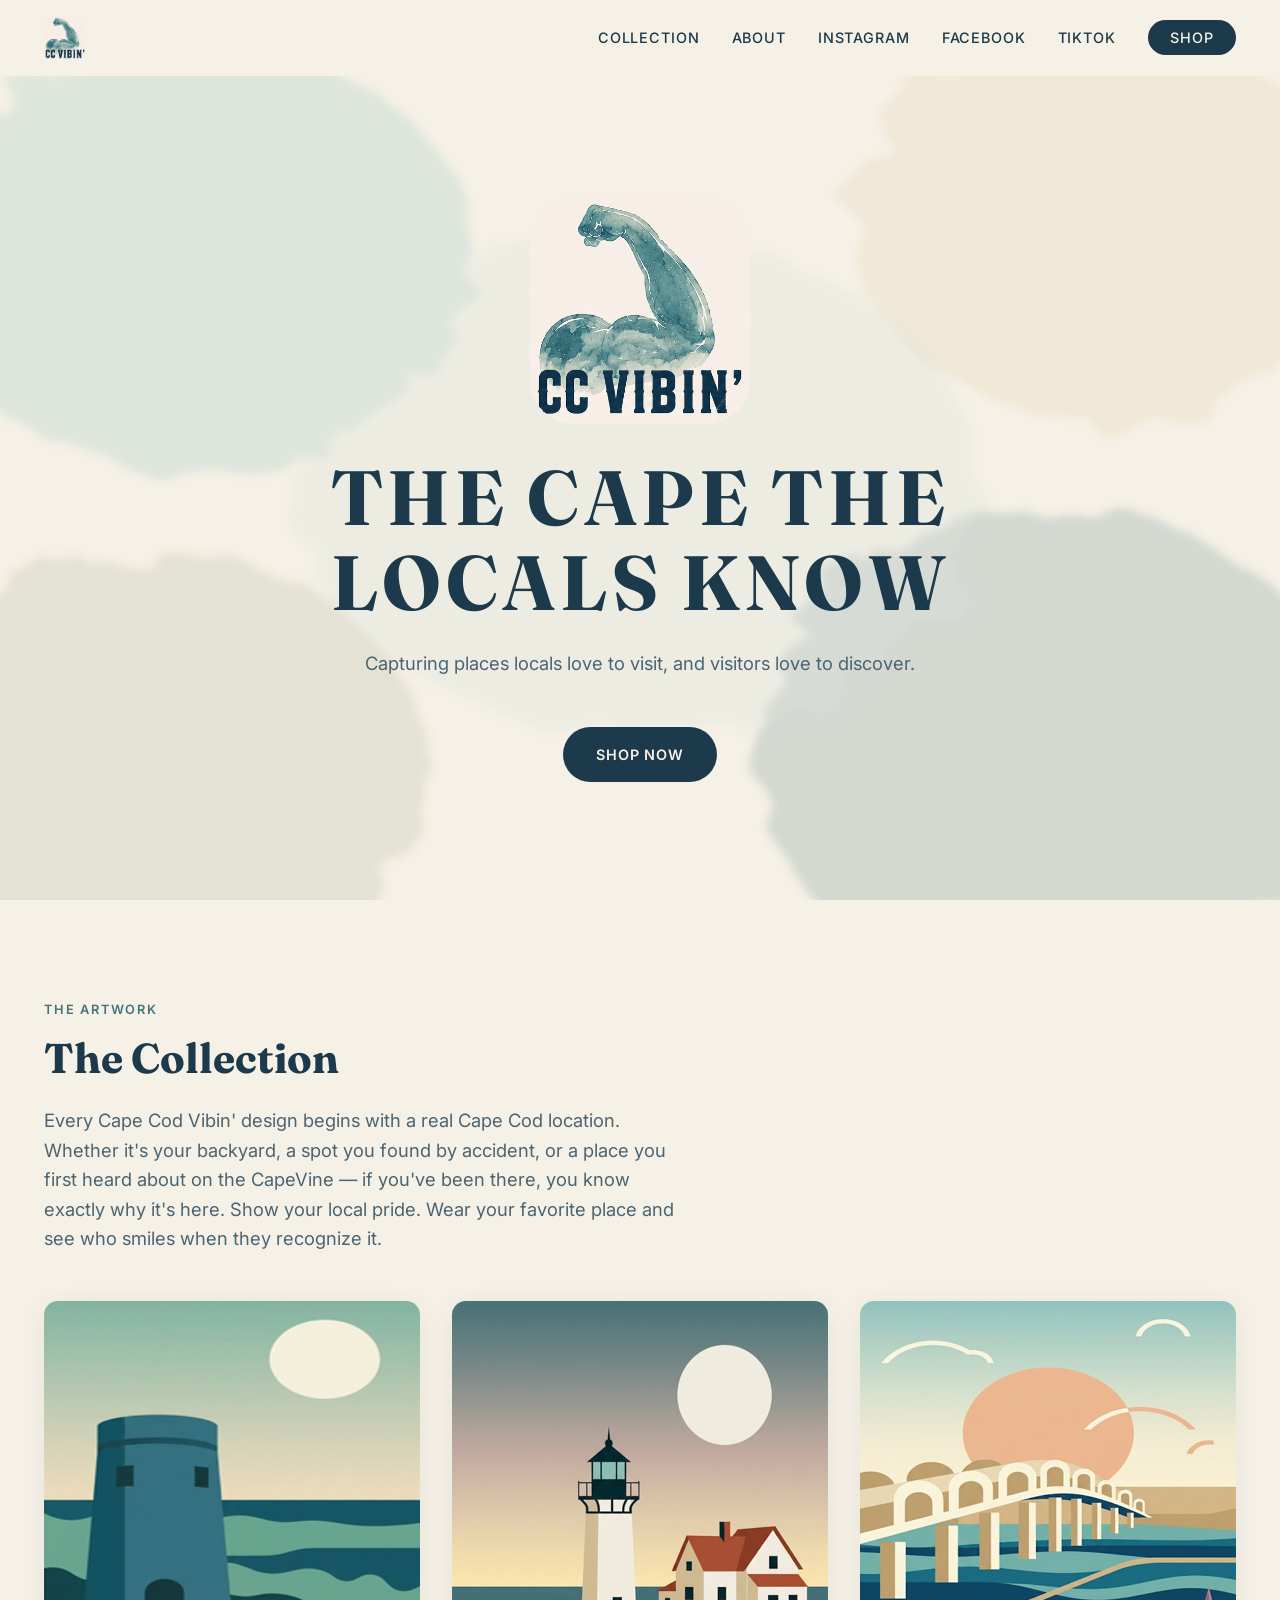
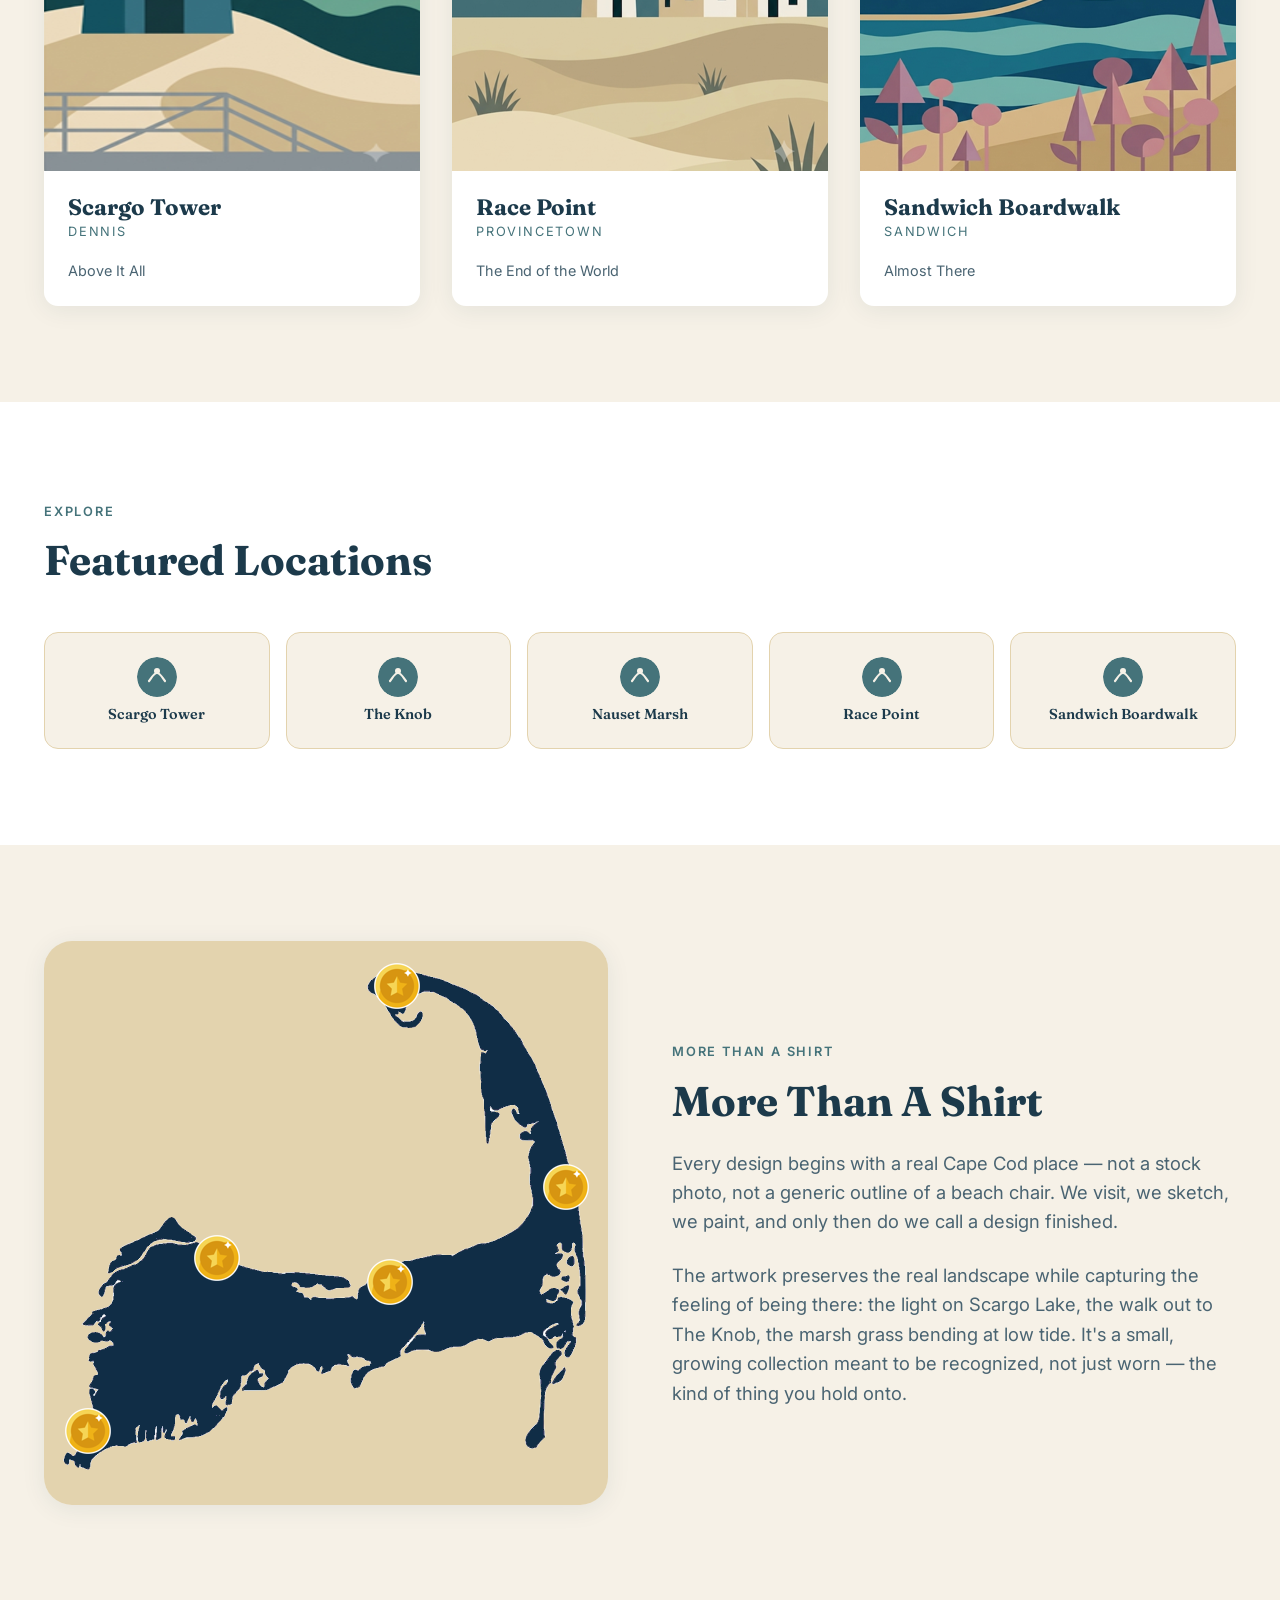
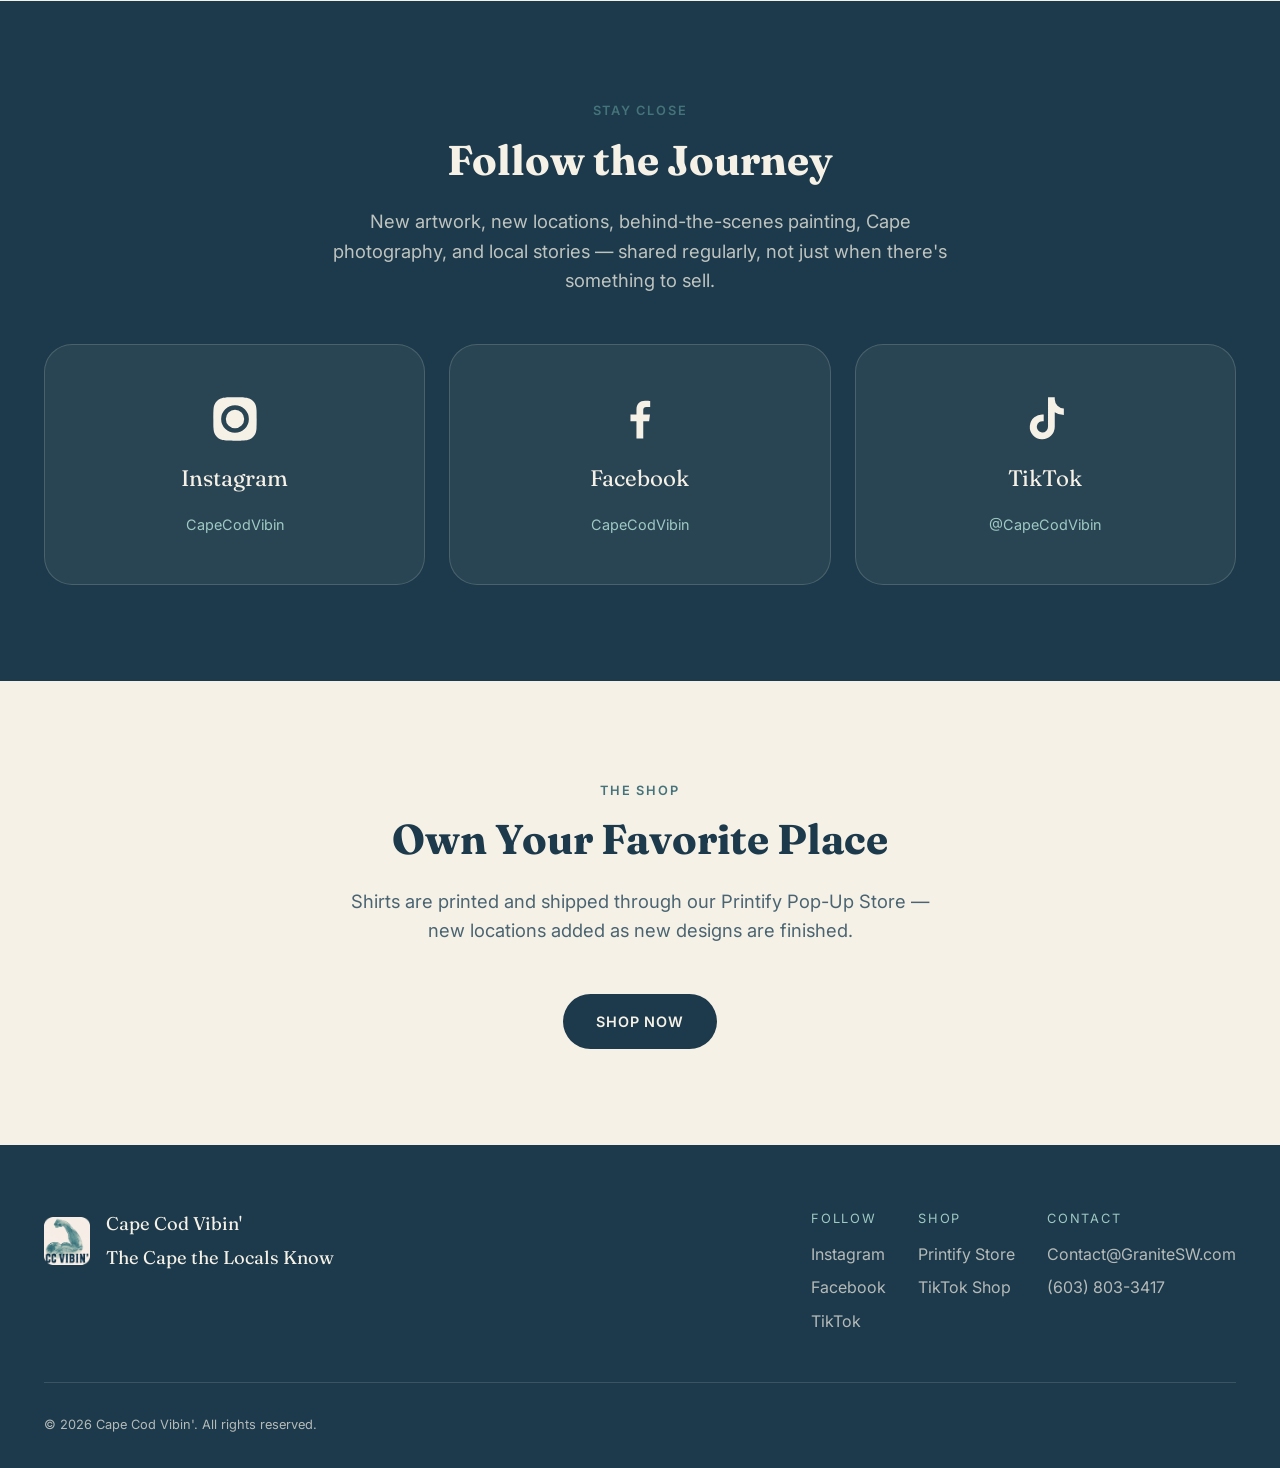
==== commit c4eb0ed7: "made shop button more obvious, added email contact" ====
--- a/index.html
+++ b/index.html
@@ -6,21 +6,12 @@
   <title>Cape Cod Vibin' — The Cape the Locals Know</title>
   <meta name="description" content="Cape Cod Vibin' celebrates the Cape Cod places locals return to and visitors aspire to discover. Wear your favorite place." />
 
+  <link rel="icon" href="assets/favicon.png"> 
   <link rel="preconnect" href="https://fonts.googleapis.com" />
   <link rel="preconnect" href="https://fonts.gstatic.com" crossorigin />
   <link href="https://fonts.googleapis.com/css2?family=Fraunces:opsz,wght@9..144,400;9..144,500;9..144,600;9..144,700&family=Inter:wght@400;500;600;700&display=swap" rel="stylesheet" />
 
-  <link rel="stylesheet" href="css/variables.css" />
-  <link rel="stylesheet" href="css/base.css" />
-  <link rel="stylesheet" href="css/animations.css" />
-  <link rel="stylesheet" href="css/nav.css" />
-  <link rel="stylesheet" href="css/hero.css" />
-  <link rel="stylesheet" href="css/collection.css" />
-  <link rel="stylesheet" href="css/locations.css" />
-  <link rel="stylesheet" href="css/story.css" />
-  <link rel="stylesheet" href="css/social.css" />
-  <link rel="stylesheet" href="css/shop.css" />
-  <link rel="stylesheet" href="css/footer.css" />
+  <link rel="stylesheet" href="css/site.css" />
 </head>
 <body>
 
@@ -56,8 +47,8 @@
         <h1 class="hero__title">THE CAPE THE LOCALS KNOW</h1>
         <p class="hero__subtitle">Capturing places locals love to visit, and visitors love to discover.</p>
         <div class="hero__actions">
-          <a class="btn btn--primary" href="#shop">Shop the Collection</a>
-          <a class="btn btn--secondary" href="https://www.instagram.com/capecodvibin" target="_blank" rel="noopener noreferrer">Follow on Instagram</a>
+          <a class="btn btn--primary" href="https://cape-cod-vibin.printify.me/">Shop Now</a>
+          <!-- <a class="btn btn--secondary" href="https://www.instagram.com/capecodvibin" target="_blank" rel="noopener noreferrer">Follow on Instagram</a> -->
         </div>
       </div>
     </section>
@@ -188,7 +179,7 @@
           <a class="social-btn" href="https://www.instagram.com/capecodvibin" target="_blank" rel="noopener noreferrer">
             <svg class="social-btn__icon" viewBox="0 0 24 24" aria-hidden="true"><path d="M12 2c2.7 0 3.05.01 4.12.06 1.07.05 1.79.22 2.43.46.66.26 1.22.6 1.77 1.15.55.55.9 1.11 1.15 1.77.24.64.41 1.36.46 2.43C21.99 8.95 22 9.3 22 12s-.01 3.05-.06 4.12c-.05 1.07-.22 1.79-.46 2.43a4.9 4.9 0 0 1-1.15 1.77 4.9 4.9 0 0 1-1.77 1.15c-.64.24-1.36.41-2.43.46C15.05 21.99 14.7 22 12 22s-3.05-.01-4.12-.06c-1.07-.05-1.79-.22-2.43-.46a4.9 4.9 0 0 1-1.77-1.15 4.9 4.9 0 0 1-1.15-1.77c-.24-.64-.41-1.36-.46-2.43C2.01 15.05 2 14.7 2 12s.01-3.05.06-4.12c.05-1.07.22-1.79.46-2.43.26-.66.6-1.22 1.15-1.77A4.9 4.9 0 0 1 5.44 2.53c.64-.24 1.36-.41 2.43-.46C8.95 2.01 9.3 2 12 2Zm0 3.6A6.4 6.4 0 1 0 12 18.4 6.4 6.4 0 0 0 12 5.6Zm0 2.16a4.24 4.24 0 1 1 0 8.48 4.24 4.24 0 0 1 0-8.48ZM17.8 5a1.1 1.1 0 1 1 0 2.2 1.1 1.1 0 0 1 0-2.2Z"/></svg>
             <span class="social-btn__label">Instagram</span>
-            <span class="social-btn__handle">@capecodvibin</span>
+            <span class="social-btn__handle">CapeCodVibin</span>
           </a>
           <a class="social-btn" href="https://www.facebook.com/CapeCodVibin" target="_blank" rel="noopener noreferrer">
             <svg class="social-btn__icon" viewBox="0 0 24 24" aria-hidden="true"><path d="M13.5 21v-8h2.7l.4-3.1h-3.1V8c0-.9.25-1.5 1.55-1.5H16.7V3.7c-.28-.04-1.25-.12-2.37-.12-2.35 0-3.96 1.43-3.96 4.06V9.9H7.6V13h2.77v8Z"/></svg>
@@ -209,13 +200,13 @@
         <div data-reveal>
           <span class="eyebrow">The Shop</span>
           <h2 class="section-title">Own Your Favorite Place</h2>
-          <p class="section-copy" style="margin-inline:auto;">
+          <p class="section-copy">
             Shirts are printed and shipped through our Printify Pop-Up Store —
             new locations added as new designs are finished.
           </p>
           <div class="shop__actions">
             <a class="btn btn--primary" href="https://cape-cod-vibin.printify.me/" target="_blank" rel="noopener noreferrer">Shop Now</a>
-            <a class="shop__secondary-link" href="https://vt.tiktok.com/ZTBWC6nuk/" target="_blank" rel="noopener noreferrer">Also available on TikTok Shop</a>
+            <!-- <a class="shop__secondary-link" href="https://vt.tiktok.com/ZTBWC6nuk/" target="_blank" rel="noopener noreferrer">Also available on TikTok Shop</a> -->
           </div>
         </div>
       </div>
@@ -229,7 +220,7 @@
         <div class="footer__brand">
           <img class="footer__logo" src="assets/logo.png" alt="Cape Cod Vibin' logo" />
           <div>
-            <div class="footer__wordmark" style="font-family:var(--font-display); color:var(--color-oyster-cream); font-size:var(--fs-md);">Cape Cod Vibin'</div>
+            <div class="footer__wordmark">Cape Cod Vibin'</div>
             <div class="footer__tagline">The Cape the Locals Know</div>
           </div>
         </div>
@@ -248,6 +239,7 @@
           </div>
           <div class="footer__col">
             <span class="footer__col-title">Contact</span>
+            <a class="footer__link" href="mailto:Contact@GraniteSW.com">Contact@GraniteSW.com</a>
             <a class="footer__link footer__phone" href="tel:+16038033417">(603) 803-3417</a>
           </div>
         </div>
--- a/css/site.css
+++ b/css/site.css
@@ -0,0 +1,17 @@
+/*
+ * Cape Cod Vibin' shared stylesheet entrypoint.
+ * Every page must load this file instead of linking the files below directly.
+ * Keep imports in dependency order; see ../STYLEGUIDE.md before editing.
+ */
+@import url("./variables.css");
+@import url("./base.css");
+@import url("./animations.css");
+@import url("./nav.css");
+@import url("./hero.css");
+@import url("./collection.css");
+@import url("./locations.css");
+@import url("./story.css");
+@import url("./social.css");
+@import url("./shop.css");
+@import url("./footer.css");
+
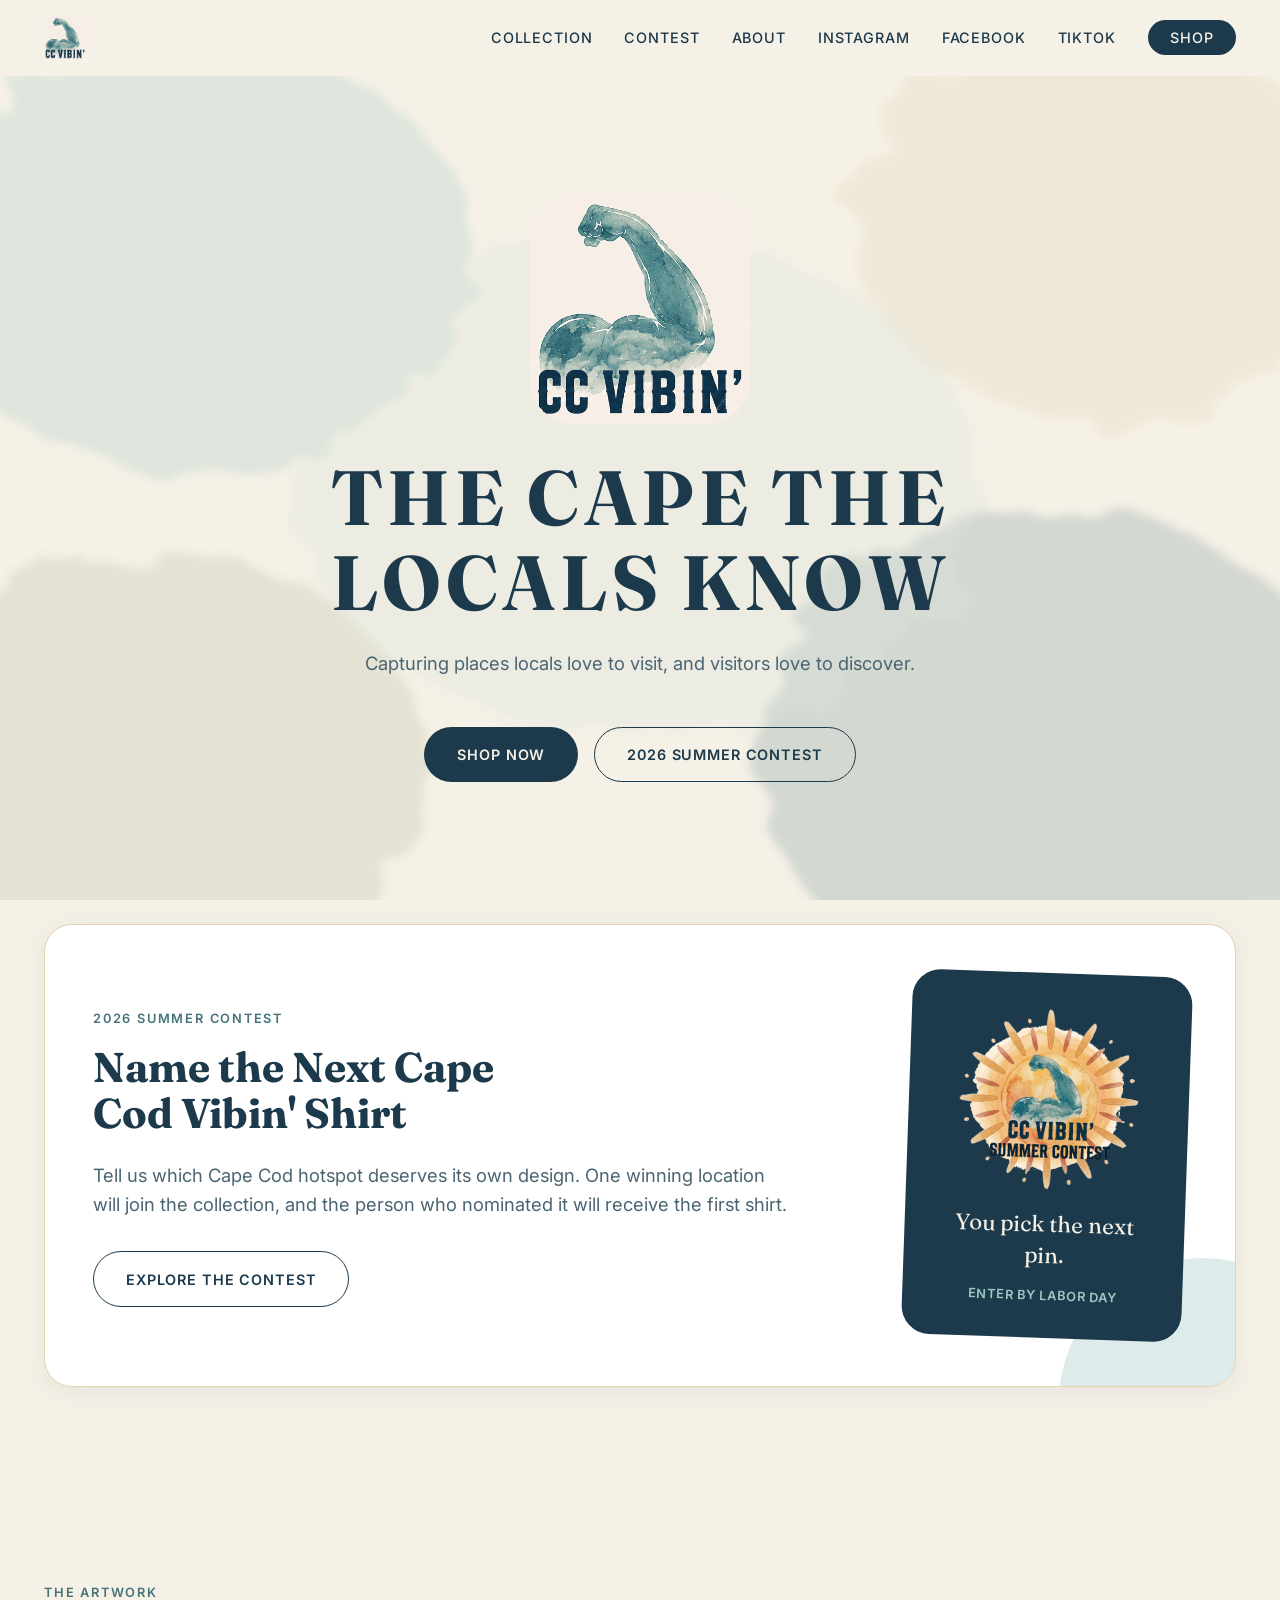
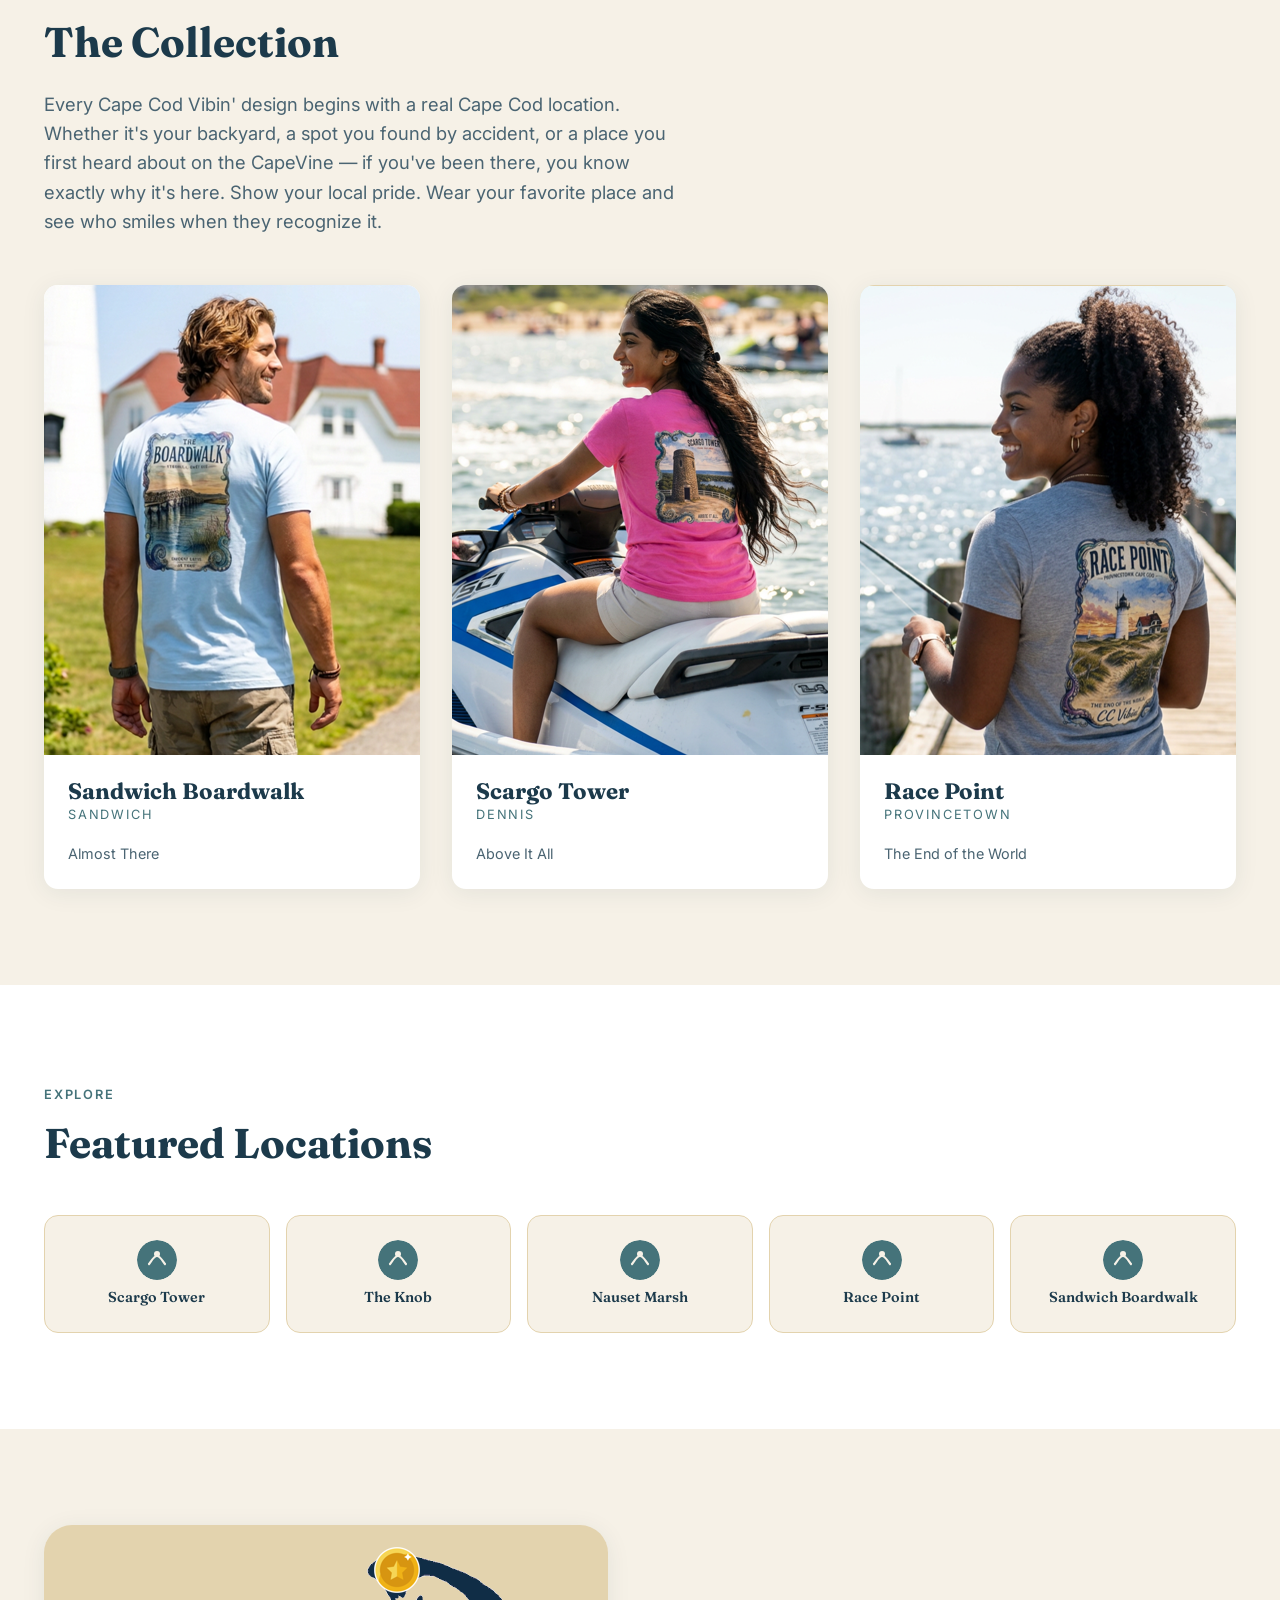
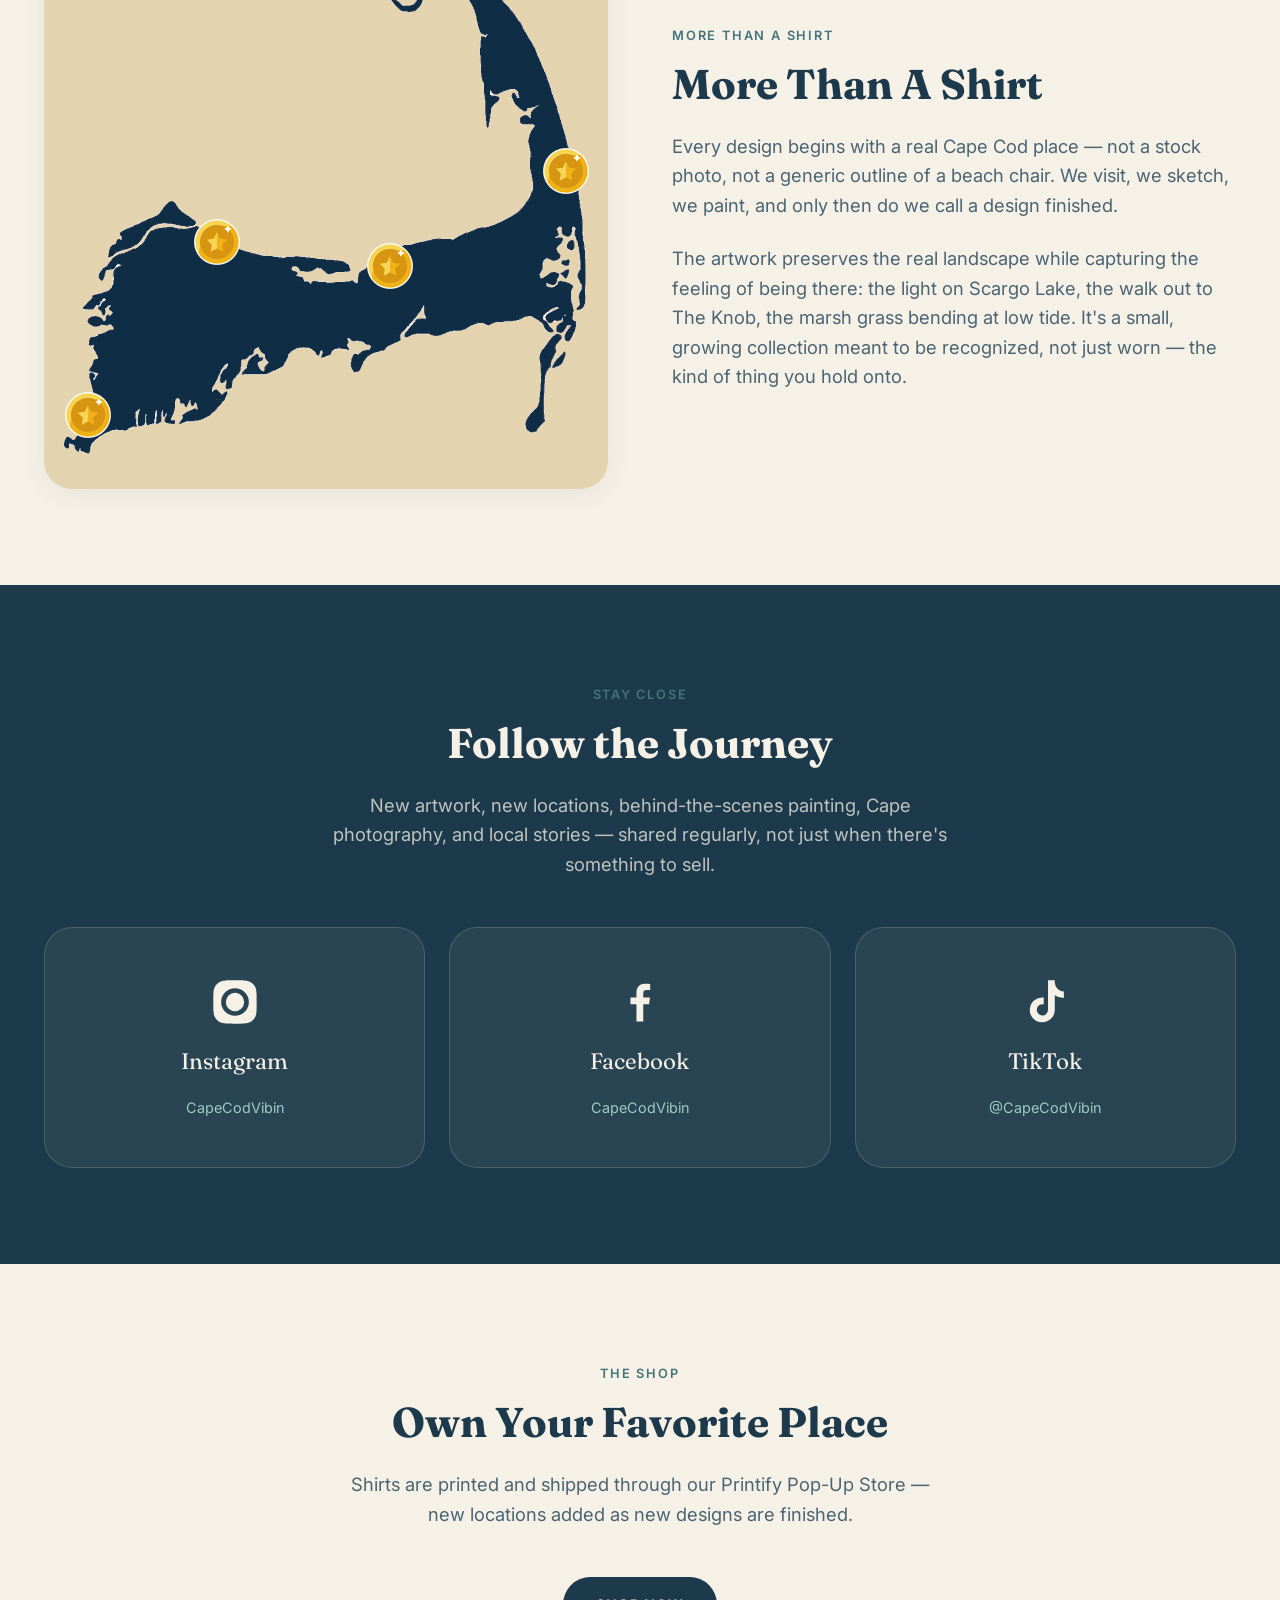
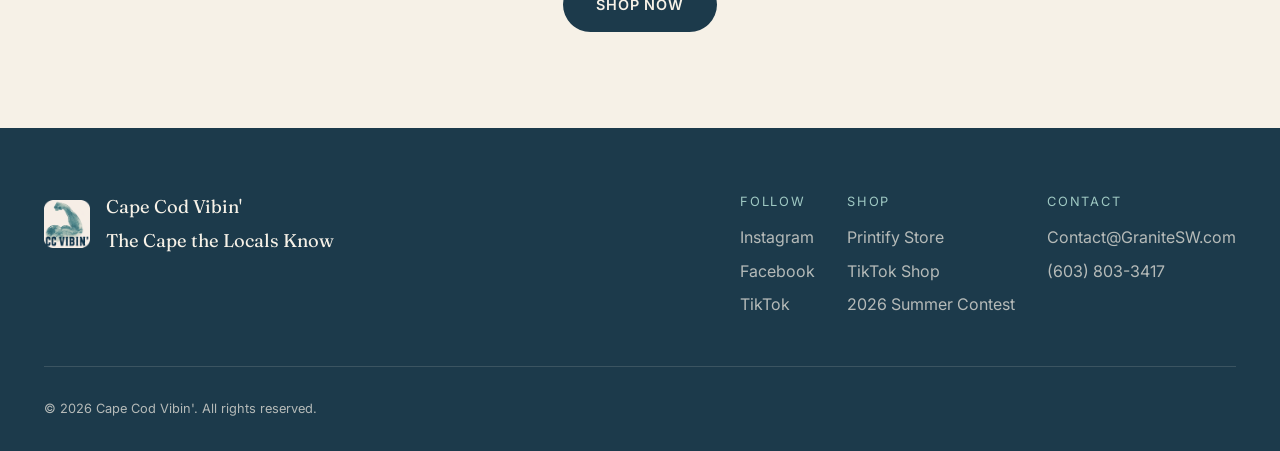
==== commit a31e668e: "added contest, added product pictures, fixed links" ====
--- a/index.html
+++ b/index.html
@@ -9,7 +9,7 @@
   <link rel="icon" href="assets/favicon.png"> 
   <link rel="preconnect" href="https://fonts.googleapis.com" />
   <link rel="preconnect" href="https://fonts.gstatic.com" crossorigin />
-  <link href="https://fonts.googleapis.com/css2?family=Fraunces:opsz,wght@9..144,400;9..144,500;9..144,600;9..144,700&family=Inter:wght@400;500;600;700&display=swap" rel="stylesheet" />
+  <link href="https://fonts.googleapis.com/css2?family=Fraunces:opsz,wght@9..144,400;9..144,500;9..144,600;9..144,700&amp;family=Inter:wght@400;500;600;700&amp;display=swap" rel="stylesheet" />
 
   <link rel="stylesheet" href="css/site.css" />
 </head>
@@ -29,11 +29,12 @@
 
       <ul class="nav__links" id="nav-links">
         <li><a class="nav__link" href="#collection">Collection</a></li>
+        <li><a class="nav__link" href="Contest2026.html">Contest</a></li>
         <li><a class="nav__link" href="#story">About</a></li>
         <li><a class="nav__link" href="https://www.instagram.com/capecodvibin" target="_blank" rel="noopener noreferrer">Instagram</a></li>
         <li><a class="nav__link" href="https://www.facebook.com/CapeCodVibin" target="_blank" rel="noopener noreferrer">Facebook</a></li>
         <li><a class="nav__link" href="https://www.tiktok.com/@CapeCodVibin" target="_blank" rel="noopener noreferrer">TikTok</a></li>
-        <li><a class="nav__link nav__link--cta" href="#shop">Shop</a></li>
+        <li><a class="nav__link nav__link--cta" href="https://cape-cod-vibin.printify.me/">Shop</a></li>
       </ul>
     </div>
   </header>
@@ -47,11 +48,33 @@
         <h1 class="hero__title">THE CAPE THE LOCALS KNOW</h1>
         <p class="hero__subtitle">Capturing places locals love to visit, and visitors love to discover.</p>
         <div class="hero__actions">
-          <a class="btn btn--primary" href="https://cape-cod-vibin.printify.me/">Shop Now</a>
-          <!-- <a class="btn btn--secondary" href="https://www.instagram.com/capecodvibin" target="_blank" rel="noopener noreferrer">Follow on Instagram</a> -->
-        </div>
-      </div>
-    </section>
+          <a class="btn btn--primary" href="https://cape-cod-vibin.printify.me/" target="_blank" rel="noopener noreferrer">Shop Now</a>
+          <a class="btn btn--secondary" href="Contest2026.html">2026 Summer Contest</a>
+        </div>
+      </div>
+    </section>
+
+    <aside class="contest-promo" aria-labelledby="contest-promo-title">
+      <div class="container">
+        <div class="contest-promo__panel" data-reveal>
+          <div class="contest-promo__copy">
+            <span class="eyebrow">2026 Summer Contest</span>
+            <h2 class="contest-promo__title" id="contest-promo-title">Name the Next Cape Cod Vibin' Shirt</h2>
+            <p class="contest-promo__text">
+              Tell us which Cape Cod hotspot deserves its own design. One winning location will
+              join the collection, and the person who nominated it will receive the first shirt.
+            </p>
+            <a class="btn btn--secondary" href="Contest2026.html">Explore the Contest</a>
+          </div>
+
+          <div class="contest-promo__note" aria-hidden="true">
+            <img class="contest-promo__logo" src="assets/summerContest.png" alt="" width="1008" height="1055" />
+            <span class="contest-promo__note-title">You pick the next pin.</span>
+            <time class="contest-promo__deadline" datetime="2026-09-07T23:59:59-04:00">Enter by Labor Day</time>
+          </div>
+        </div>
+      </div>
+    </aside>
 
     <section class="section" id="collection">
       <div class="container">
@@ -69,7 +92,20 @@
         <div class="collection__grid">
           <a class="print-card" href="https://cape-cod-vibin.printify.me/" target="_blank" rel="noopener noreferrer" data-reveal>
             <div class="print-card__frame">
-              <img class="print-card__art" src="assets/artwork/scargo-tower.png" alt="Scargo Tower print artwork" loading="lazy" />
+              <!-- <img class="print-card__art" src="assets/artwork/sandwich-boardwalk.png" alt="Sandwich Boardwalk print artwork" loading="lazy" /> -->
+              <img class="print-card__art" src="assets/product/mockup-boardwalk-blue-lighthouse-website.png" alt="Sandwich Boardwalk print artwork" loading="lazy" />
+            </div>
+            <div class="print-card__body">
+              <h3 class="print-card__location">Sandwich Boardwalk</h3>
+              <p class="print-card__town">Sandwich</p>
+              <p class="print-card__tagline">Almost There</p>
+            </div>
+          </a>
+
+         <a class="print-card" href="https://cape-cod-vibin.printify.me/" target="_blank" rel="noopener noreferrer" data-reveal>
+            <div class="print-card__frame">
+              <!-- <img class="print-card__art" src="assets/artwork/scargo-tower.png" alt="Scargo Tower print artwork" loading="lazy" /> -->
+              <img class="print-card__art" src="assets/product/mockup-scargo-vneck-pink-skidoo-website.png" alt="Scargo Tower print artwork" loading="lazy" />
             </div>
             <div class="print-card__body">
               <h3 class="print-card__location">Scargo Tower</h3>
@@ -78,9 +114,10 @@
             </div>
           </a>
 
-          <a class="print-card" href="https://cape-cod-vibin.printify.me/" target="_blank" rel="noopener noreferrer" data-reveal>
+         <a class="print-card" href="https://cape-cod-vibin.printify.me/" target="_blank" rel="noopener noreferrer" data-reveal>
             <div class="print-card__frame">
-              <img class="print-card__art" src="assets/artwork/race-point.png" alt="Race Point print artwork" loading="lazy" />
+              <!-- <img class="print-card__art" src="assets/artwork/race-point.png" alt="Race Point print artwork" loading="lazy" /> -->
+              <img class="print-card__art" src="assets/product/mockup-racepoint-vneck-gray-fishing-website.png" alt="Race Point print artwork" loading="lazy" />
             </div>
             <div class="print-card__body">
               <h3 class="print-card__location">Race Point</h3>
@@ -88,18 +125,8 @@
               <p class="print-card__tagline">The End of the World</p>
             </div>
           </a>
-
-          <a class="print-card" href="https://cape-cod-vibin.printify.me/" target="_blank" rel="noopener noreferrer" data-reveal>
-            <div class="print-card__frame">
-              <img class="print-card__art" src="assets/artwork/sandwich-boardwalk.png" alt="Sandwich Boardwalk print artwork" loading="lazy" />
-            </div>
-            <div class="print-card__body">
-              <h3 class="print-card__location">Sandwich Boardwalk</h3>
-              <p class="print-card__town">Sandwich</p>
-              <p class="print-card__tagline">Almost There</p>
-            </div>
-          </a>
-        </div>
+  
+       </div>
       </div>
     </section>
 
@@ -236,6 +263,7 @@
             <span class="footer__col-title">Shop</span>
             <a class="footer__link" href="https://cape-cod-vibin.printify.me/" target="_blank" rel="noopener noreferrer">Printify Store</a>
             <a class="footer__link" href="https://vt.tiktok.com/ZTBWC6nuk/" target="_blank" rel="noopener noreferrer">TikTok Shop</a>
+            <a class="footer__link" href="Contest2026.html">2026 Summer Contest</a>
           </div>
           <div class="footer__col">
             <span class="footer__col-title">Contact</span>
--- a/css/site.css
+++ b/css/site.css
@@ -13,5 +13,5 @@
 @import url("./story.css");
 @import url("./social.css");
 @import url("./shop.css");
+@import url("./contest.css");
 @import url("./footer.css");
-
